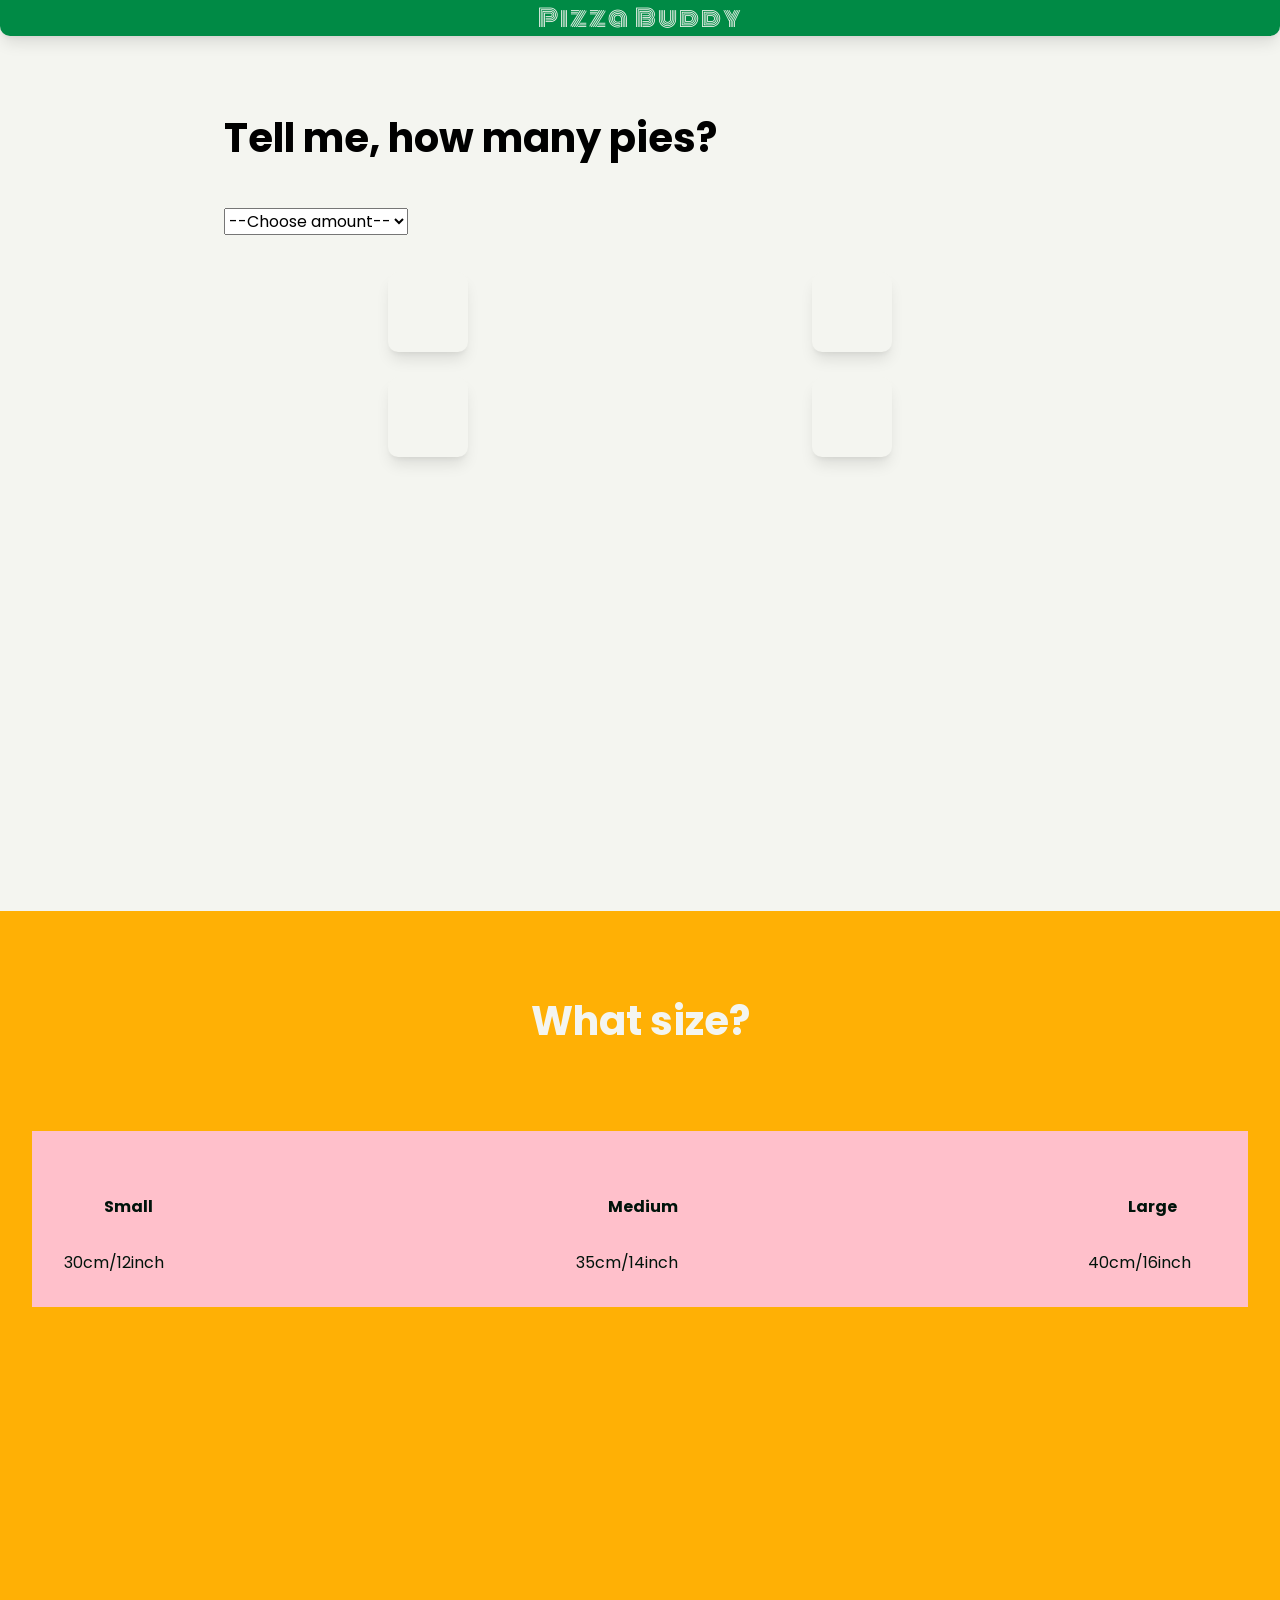
==== index.html @ 03480a86 "Add files via upload" ====
<!DOCTYPE html>
<html lang="en">
<head>
    <meta charset="UTF-8">
    <meta http-equiv="X-UA-Compatible" content="IE=edge">
    <meta name="viewport" content="width=device-width, initial-scale=1.0">
    <link rel="preconnect" href="https://fonts.googleapis.com">
    <link rel="preconnect" href="https://fonts.gstatic.com" crossorigin>
    <link href="https://fonts.googleapis.com/css2?family=Monoton&family=Poppins:wght@400;700&display=swap" rel="stylesheet">
    <link rel="stylesheet" href="style.css">
    <title>Pizza Buddy</title>
</head>
<body>
    <header>
        <section class="section__hero">
            <h1 class="header__title-logo">Pizza Buddy</h1>
            <div class="hero-wrapper">
                <p class="hero--question">Tell me, how many pies?</p>
                <label for="pizza-select"></label>
                <select name="pets" id="pizza-select" class="pizza-select">
                    <option value="">--Choose amount--</option>
                    <option value="1">1</option>
                    <option value="2">2</option>
                    <option value="3">3</option>
                    <option value="4">4</option>
                </select>
                <div class="pie-amount">
                    <button class="hero__btn--whole-pie"></button>
                    <button class="hero__btn--whole-pie"></button>
                    <button class="hero__btn--whole-pie"></button>
                    <button class="hero__btn--whole-pie"></button>
                </div>
            </div>
        </section>
    </header>
    
    <div class="flag"></div>
    
        <section class="section__what-size">
            <p class="what-size--question">What size?</p>
            <div class="size-cards">
                <div class="size-card">
                    <div class="btn-size">Small</div>
                    <p>30cm/12inch</p>
                </div>
                <div class="size-card">
                    <div class="btn-size">Medium</div>
                    <p>35cm/14inch</p>
                </div>
                <div class="size-card">
                    <div class="btn-size">Large</div>
                    <p>40cm/16inch</p>
                </div>
            </div>

        </section>
        <section class="section__hydration"></section>
        <section class="section__total"></section>

    
</body>
</html>
---- style.css ----
/* Box sizing rules */
*,
*::before,
*::after {
  box-sizing: border-box;
}

/* Remove default margin */
body,
h1,
h2,
h3,
h4,
p,
figure,
blockquote,
dl,
dd {
  margin: 0;
}

/* Remove list styles on ul, ol elements with a list role, which suggests default styling will be removed */
ul[role='list'],
ol[role='list'] {
  list-style: none;
}

/* Set core root defaults */
html:focus-within {
  scroll-behavior: smooth;
}

/* Set core body defaults */
body {
  min-height: 100vh;
  text-rendering: optimizeSpeed;
  line-height: 1.5;
}

/* A elements that don't have a class get default styles */
a:not([class]) {
  text-decoration-skip-ink: auto;
}

/* Make images easier to work with */
img,
picture {
  max-width: 100%;
  display: block;
}

/* Inherit fonts for inputs and buttons */
input,
button,
textarea,
select {
  font: inherit;
}

/* Remove all animations, transitions and smooth scroll for people that prefer not to see them */
@media (prefers-reduced-motion: reduce) {
  html:focus-within {
   scroll-behavior: auto;
  }
  
  *,
  *::before,
  *::after {
    animation-duration: 0.01ms !important;
    animation-iteration-count: 1 !important;
    transition-duration: 0.01ms !important;
    scroll-behavior: auto !important;
  }
}


:root {
    --light: hsla(72, 20%, 95%, 1);
    --yellow: hsla(41, 100%, 51%, 1);
    --green: hsla(150, 100%, 27%, 1);
    --red: hsla(357, 72%, 47%, 1);
    --dark: hsla(154, 89%, 4%, 1);
}

/*  MAIN SITE CSS*/

body {
    background-color: var(--light);
    font-family: 'Poppins', sans-serif
}

header h1 {
    margin: 0 auto;
    background-color: var(--green);
    font-family: 'Monoton', cursive;
    text-align: center;
    color: var(--light);
    font-size: 1.5rem;
    font-weight: 400;
    letter-spacing: 2px;
    border-radius: 0 0 10px 10px;
    box-shadow: rgba(0, 0, 0, 0.1) 0px 10px 15px -3px, rgba(0, 0, 0, 0.05) 0px 4px 4px -2px;
}

section {
    margin: 0 auto;
    min-height: 100vh;
    background-color: var(--red);
}
section.section__hero {
    min-height: 95vh;
    background: 
    url("./images/pattern_triangles-18_1_9_0-0_95_2__f4f5f0_ffb005.png");
    object-fit: cover;
    background-color: var(--light);

}

section .hero-wrapper {
    margin: 0 auto;
    padding: 2em;
    max-width: 70%;
    
}

section .hero-wrapper .hero--question {
    margin-block: 1em;
    font-size: 2.5rem;
    font-weight: 700;
}


section .hero--question select {
    margin-bottom: 2em;
    padding: .5em 1em;
}

section .hero-wrapper .pie-amount {
    margin: 2em auto;
    display: grid;
    grid-template-columns: repeat(2, 1fr);
    gap: 1rem;
    place-items: center;
}

section .hero-wrapper button {
    margin: 0;
    background: url("./images/whole-pizza.svg") center;
    background-color: var(--light);
    background-size: 75%;
    background-repeat: no-repeat;
    border-radius: 10px;
    border: none;
    margin: .3em;
    width: 5rem;
    height: 5rem;
    box-shadow: rgba(0, 0, 0, 0.1) 0px 10px 15px -3px, rgba(0, 0, 0, 0.05) 0px 4px 4px -2px;
    cursor: pointer;
}

section .hero-wrapper button:hover,
section .hero-wrapper button:focus {
    background-color: var(--red);
    color: var(--light);
}

.flag {
    display: block;
    margin: 0;
    padding: 0;
    background-image: url("./images/flag.svg");
    background-repeat: no-repeat;
    background-size: cover;
    height: 3.5rem;
}

section.section__what-size {
    margin: 0 auto;
    background-color: var(--yellow);
    color: var(--light);
}

section .what-size--question {
    font-size: 2.5rem;
    font-weight: 700;
    text-align: center;
    padding: 2em;
}

section.section__what-size .size-cards {
    background-color: pink;
    margin-inline: 2em ;
    display: flex;
    flex-wrap: wrap;
    align-items: center;
    justify-content: space-between;
    color: var(--dark);
}

section.section__what-size .size-card {
    display: flex;
    flex-direction: column;
    padding: 2em;
}

section .size-card .btn-size {
    background-image: url("./images/flag.svg");
    background-position: center;
    background-size: cover;
    border-radius: 10px;
    width: 8rem;
    padding: 2em;
    text-align: center;
    font-weight: 700;

}
section .size-card .btn-size:hover {
    transform: scale(1.2);
}

section .size-card .btn-size p {
    text-align: left;
}
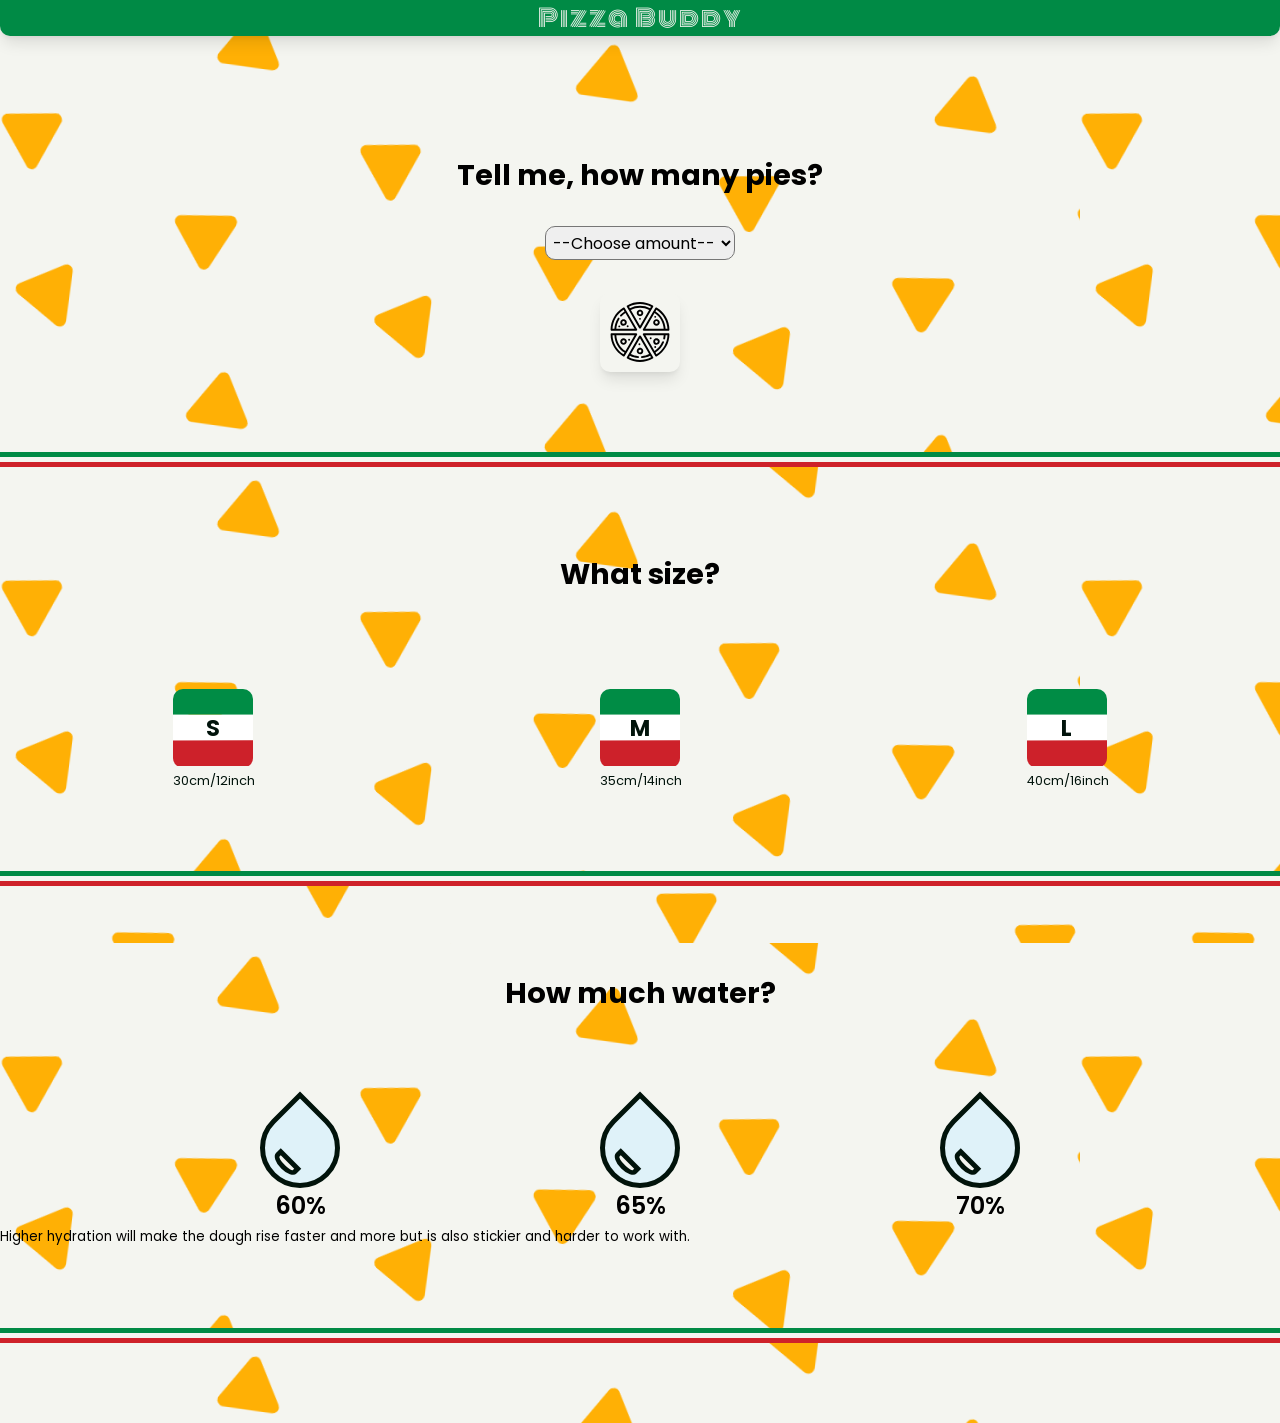
==== commit 660ae5ac: "Add files via upload added new styling and hydration section" ====
--- a/index.html
+++ b/index.html
@@ -15,7 +15,7 @@
         <section class="section__hero">
             <h1 class="header__title-logo">Pizza Buddy</h1>
             <div class="hero-wrapper">
-                <p class="hero--question">Tell me, how many pies?</p>
+                <p class="question">Tell me, how many pies?</p>
                 <label for="pizza-select"></label>
                 <select name="pets" id="pizza-select" class="pizza-select">
                     <option value="">--Choose amount--</option>
@@ -24,37 +24,72 @@
                     <option value="3">3</option>
                     <option value="4">4</option>
                 </select>
-                <div class="pie-amount">
-                    <button class="hero__btn--whole-pie"></button>
-                    <button class="hero__btn--whole-pie"></button>
-                    <button class="hero__btn--whole-pie"></button>
-                    <button class="hero__btn--whole-pie"></button>
-                </div>
             </div>
+            <div class="pie-amount"></div>
         </section>
     </header>
     
-    <div class="flag"></div>
+    <div class="flag">
+        <div class="green"></div>
+        <div class="white"></div>
+        <div class="red"></div>
+    </div>
     
         <section class="section__what-size">
-            <p class="what-size--question">What size?</p>
+            <p class="question">What size?</p>
             <div class="size-cards">
                 <div class="size-card">
-                    <div class="btn-size">Small</div>
+                    <div class="btn-size">S</div>
                     <p>30cm/12inch</p>
                 </div>
                 <div class="size-card">
-                    <div class="btn-size">Medium</div>
+                    <div class="btn-size">M</div>
                     <p>35cm/14inch</p>
                 </div>
                 <div class="size-card">
-                    <div class="btn-size">Large</div>
+                    <div class="btn-size">L</div>
                     <p>40cm/16inch</p>
                 </div>
             </div>
 
         </section>
-        <section class="section__hydration"></section>
+    <div class="flag">
+        <div class="green"></div>
+        <div class="white"></div>
+        <div class="red"></div>
+    </div>
+        <section class="section__hydration">
+            <div class="section__hydration--wrapper">
+                <p class="question">
+                    How much water?
+                </p>
+                
+                <div class="water-icons">
+                    <div class="water-icon">
+                        <div class="water-drop"></div>
+                        <p class="water-percentage">60%</p>
+                    </div>
+                    <div class="water-icon">
+                        <div class="water-drop"></div>
+                        <p class="water-percentage">65%</p>
+                    </div>
+                    <div class="water-icon">
+                        <div class="water-drop"></div>
+                        <p class="water-percentage">70%</p>
+                    </div>
+                </div>
+            </div>
+
+            <small>Higher hydration will make the dough rise faster
+                and more but is also stickier and harder to work with.</small>
+        </section>
+        
+    <div class="flag">
+        <div class="green"></div>
+        <div class="white"></div>
+        <div class="red"></div>
+    </div>
+
         <section class="section__total"></section>
 
     
--- a/style.css
+++ b/style.css
@@ -85,9 +85,22 @@
 /*  MAIN SITE CSS*/
 
 body {
+  background: 
+    url("./images/pattern_triangles-18_1_9_0-0_95_2__f4f5f0_ffb005.png");
     background-color: var(--light);
     font-family: 'Poppins', sans-serif
-}
+    
+}
+
+section .question {
+  font-size: 1.8rem;
+  font-weight: 700;
+  text-align: center;
+  margin-top: 2em;
+  padding: 1em;
+}
+
+/* NAV LOOKING BAR TOP OF PAGE */
 
 header h1 {
     margin: 0 auto;
@@ -104,112 +117,108 @@
 
 section {
     margin: 0 auto;
-    min-height: 100vh;
-    background-color: var(--red);
-}
+    padding-bottom: 5rem;
+    background: 
+    url("./images/pattern_triangles-18_1_9_0-0_95_2__f4f5f0_ffb005.png");
+    background-color: var(--light);
+}
+
+/* HERO - AMOUNT SECTION */
 section.section__hero {
-    min-height: 95vh;
+    
     background: 
     url("./images/pattern_triangles-18_1_9_0-0_95_2__f4f5f0_ffb005.png");
     object-fit: cover;
-    background-color: var(--light);
-
+    /* background-color: var(--light) */
 }
 
 section .hero-wrapper {
-    margin: 0 auto;
-    padding: 2em;
-    max-width: 70%;
-    
-}
-
-section .hero-wrapper .hero--question {
-    margin-block: 1em;
-    font-size: 2.5rem;
-    font-weight: 700;
-}
-
-
-section .hero--question select {
-    margin-bottom: 2em;
-    padding: .5em 1em;
-}
-
-section .hero-wrapper .pie-amount {
-    margin: 2em auto;
-    display: grid;
-    grid-template-columns: repeat(2, 1fr);
-    gap: 1rem;
-    place-items: center;
-}
-
-section .hero-wrapper button {
-    margin: 0;
+    display: flex;
+    flex-direction: column;
+    margin: 0 auto;
+    padding: 2em;    
+    align-content: center;
+    justify-content: center;
+}
+
+section .hero-wrapper .pizza-select {
+  border-radius: 10px;
+  align-self: center;
+  height: min-content;
+  width: min-content;
+  padding: .2em;
+}
+
+section.section__hero .pie-amount {
+    margin: 0 auto;
     background: url("./images/whole-pizza.svg") center;
     background-color: var(--light);
     background-size: 75%;
     background-repeat: no-repeat;
     border-radius: 10px;
     border: none;
-    margin: .3em;
     width: 5rem;
     height: 5rem;
     box-shadow: rgba(0, 0, 0, 0.1) 0px 10px 15px -3px, rgba(0, 0, 0, 0.05) 0px 4px 4px -2px;
-    cursor: pointer;
-}
-
-section .hero-wrapper button:hover,
-section .hero-wrapper button:focus {
-    background-color: var(--red);
-    color: var(--light);
-}
-
-.flag {
-    display: block;
+  }
+
+/* FLAG DIV */
+
+div.flag {
+    display: flex;
+    flex-direction: column;
     margin: 0;
     padding: 0;
-    background-image: url("./images/flag.svg");
-    background-repeat: no-repeat;
-    background-size: cover;
-    height: 3.5rem;
-}
+}
+
+div.flag .green {
+  height: 5px;
+  background-color: var(--green);
+}
+div.flag .white {
+  height: 5px;
+  background-color: var(--light);
+}
+div.flag .red {
+  height: 5px;
+  background-color: var(--red);
+}
+
+
+/* WHAT SIZE SECTION */
 
 section.section__what-size {
-    margin: 0 auto;
-    background-color: var(--yellow);
-    color: var(--light);
-}
-
-section .what-size--question {
-    font-size: 2.5rem;
-    font-weight: 700;
-    text-align: center;
-    padding: 2em;
-}
+    display: flex;
+    flex-direction: column;
+    align-content: space-between;
+    margin: 0 auto
+}
+
+
 
 section.section__what-size .size-cards {
-    background-color: pink;
-    margin-inline: 2em ;
-    display: flex;
-    flex-wrap: wrap;
+    display: flex;
     align-items: center;
-    justify-content: space-between;
+    justify-content: space-around;
     color: var(--dark);
 }
 
 section.section__what-size .size-card {
     display: flex;
-    flex-direction: column;
-    padding: 2em;
+    margin-top: 4rem;
+    flex-direction: column;
+    align-content: center;
+    max-width: 5rem;
 }
 
 section .size-card .btn-size {
+    
+    padding: 1em .5em;
     background-image: url("./images/flag.svg");
     background-position: center;
     background-size: cover;
     border-radius: 10px;
-    width: 8rem;
-    padding: 2em;
+    font-size: 1.4rem;
     text-align: center;
     font-weight: 700;
 
@@ -220,4 +229,68 @@
 
 section .size-card .btn-size p {
     text-align: left;
+}
+
+section.section__what-size .size-card  p { 
+  margin-top: .3em;
+  font-size: .8rem;
+}
+
+/* HYDRATION SECTION */
+
+div.section__hydration .question {
+  padding-bottom: 0;
+}
+
+div.water-icon {
+  display: flex;
+  flex-direction: column;
+  align-items: center;
+  justify-content: center;
+}
+
+div.water-icons{
+  display: flex;
+  /* height: min-content; */
+  justify-content: space-evenly;
+}
+
+div.water-drop {
+  position: relative;
+  margin-top: 4rem;
+  width: 80px;
+  height: 80px;
+  background-color: rgba(210, 241, 255, 0.6);
+  border-radius: 50%;
+  border-top-right-radius: 0;
+  transform: rotate(-45deg);
+  border: 5px solid var(--dark);
+  transition: background-color .3s ease-in-out;
+}
+
+div.water-drop::after {
+  position: absolute;
+  content: "";
+  border-radius: 50% 50% 0 0;
+  margin-left: ;
+  margin-top: 1.8rem;
+  width: 1.8rem;
+  height: .9rem;
+  border: solid 5px var(--dark);
+  background-color: var(--light);
+  transform: rotate(-90deg);
+}
+
+div.water-icons .water-percentage {
+  font-size: 1.5rem;
+  font-weight: 600;
+}
+
+div.water-icons .water-drop:hover,
+div.water-icons .water-drop:focus {
+  background-color:rgb(159, 224, 255); ;
+}
+
+section.section__hydration small {
+ width: 200px;
 }
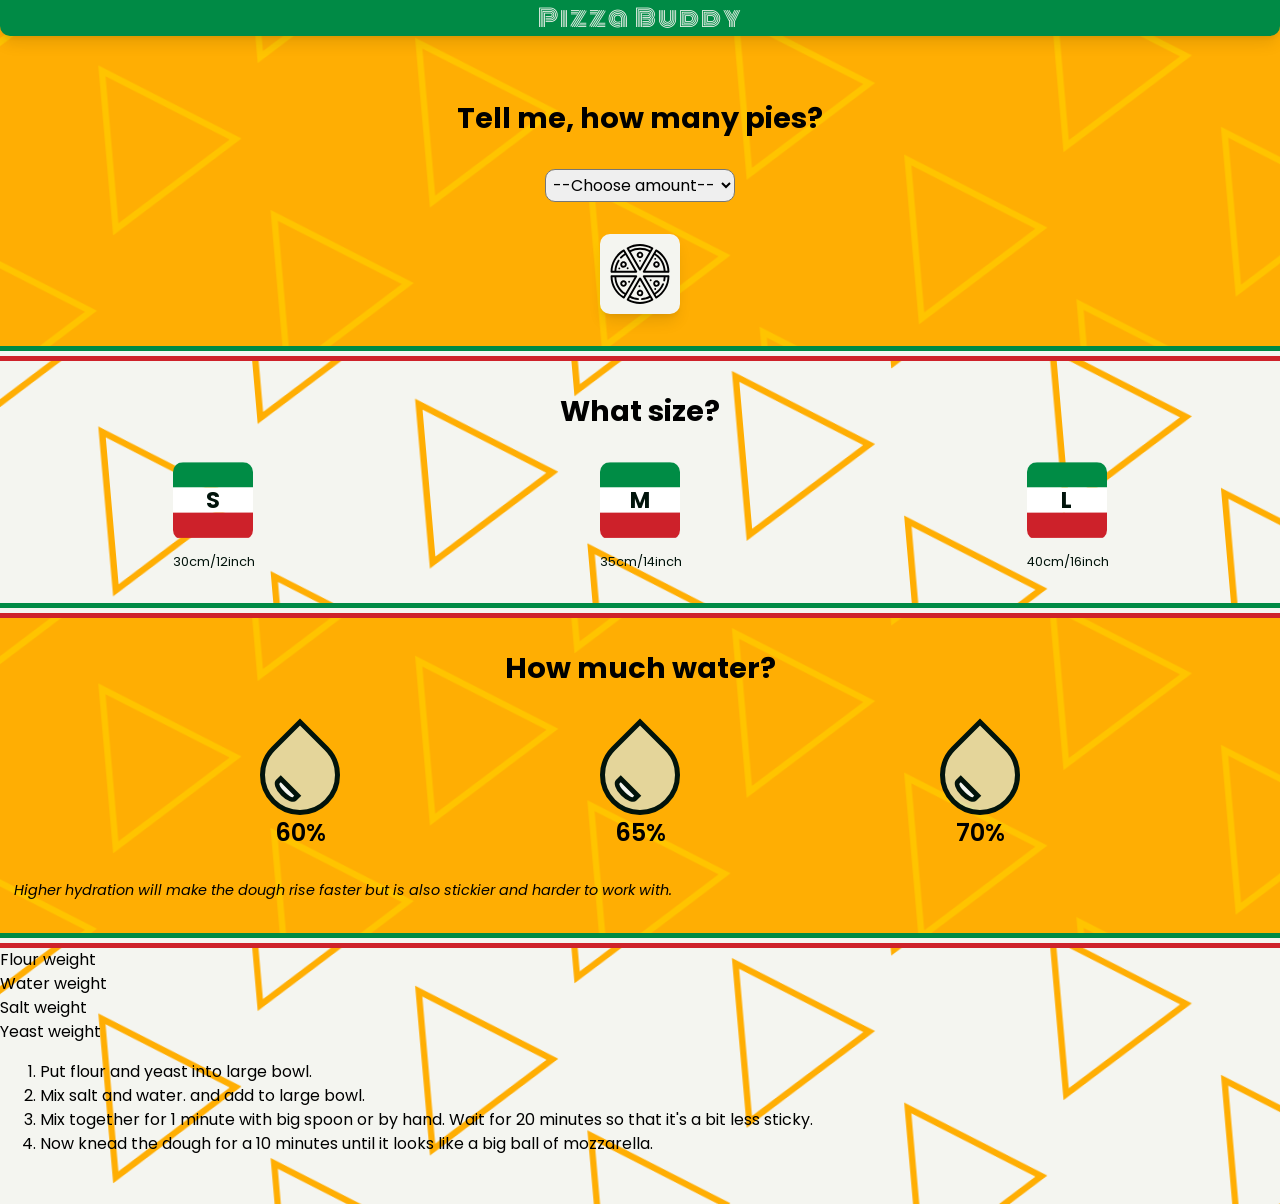
==== commit 47f33fb5: "changed background and animations on waterdrops." ====
--- a/index.html
+++ b/index.html
@@ -80,8 +80,8 @@
                 </div>
             </div>
 
-            <small>Higher hydration will make the dough rise faster
-                and more but is also stickier and harder to work with.</small>
+            <p class="hydration-info">Higher hydration will make the dough rise faster
+                but is also stickier and harder to work with.</p>
         </section>
         
     <div class="flag">
@@ -90,7 +90,21 @@
         <div class="red"></div>
     </div>
 
-        <section class="section__total"></section>
+        <section class="section__total">
+            <div class="recipe-total" id="recipe">
+                <p id="flour" class="flour">Flour weight</p>
+                <p id="water" class="water">Water weight</p>
+                <p id="salt" class="salt">Salt weight</p>
+                <p id="yeast" class="yeast">Yeast weight</p>
+            </div>
+            <ol class="dough-steps">
+                <li>Put <span>flour</span> and <span>yeast</span> into large bowl.</li>
+                <li>Mix <span>salt</span> and <span>water</span>. and add to large bowl.</li>
+                <li>Mix together for 1 minute with big spoon or by hand. Wait for 20 minutes so that it's a bit less sticky.</li>
+                <li>Now knead the dough for a 10 minutes until it looks like a big ball of mozzarella.</li>
+            </ol>
+
+        </section>
 
     
 </body>
--- a/style.css
+++ b/style.css
@@ -75,8 +75,8 @@
 
 
 :root {
-    --light: hsla(72, 20%, 95%, 1);
-    --yellow: hsla(41, 100%, 51%, 1);
+    --light: #f4f5f0;
+    --yellow: hsl(41, 100%, 51%);
     --green: hsla(150, 100%, 27%, 1);
     --red: hsla(357, 72%, 47%, 1);
     --dark: hsla(154, 89%, 4%, 1);
@@ -85,18 +85,18 @@
 /*  MAIN SITE CSS*/
 
 body {
-  background: 
-    url("./images/pattern_triangles-18_1_9_0-0_95_2__f4f5f0_ffb005.png");
-    background-color: var(--light);
-    font-family: 'Poppins', sans-serif
-    
+  background-color: #FFAE03;
+  background-image: url("data:image/svg+xml,%3Csvg xmlns='http://www.w3.org/2000/svg' xmlns:xlink='http://www.w3.org/1999/xlink' width='100%25' height='100%25'%3E%3Cdefs%3E%3Cpattern id='p' width='100' height='100' patternUnits='userSpaceOnUse' patternTransform='rotate(85) scale(3.18)'%3E%3Cpath id='a' data-color='fill' fill='none' stroke='%23FFC400' stroke-width='2' d='M-25 20h50L0-20z'%3E%3C/path%3E%3Cuse xlink:href='%23a' x='100'%3E%3C/use%3E%3Cuse xlink:href='%23a' y='100'%3E%3C/use%3E%3Cuse xlink:href='%23a' x='100' y='100'%3E%3C/use%3E%3Cuse xlink:href='%23a' x='50' y='50'%3E%3C/use%3E%3Cuse xlink:href='%23a' x='50' y='150'%3E%3C/use%3E%3C/pattern%3E%3C/defs%3E%3Crect fill='url(%23p)' width='100%25' height='100%25'%3E%3C/rect%3E%3C/svg%3E");
+  background-size: cover;
+  background-position: center;
+  background-repeat: no-repeat;
+  font-family: 'Poppins', sans-serif
 }
 
 section .question {
   font-size: 1.8rem;
   font-weight: 700;
   text-align: center;
-  margin-top: 2em;
   padding: 1em;
 }
 
@@ -117,19 +117,23 @@
 
 section {
     margin: 0 auto;
-    padding-bottom: 5rem;
-    background: 
-    url("./images/pattern_triangles-18_1_9_0-0_95_2__f4f5f0_ffb005.png");
+    padding-bottom: 2rem;
+    background-color: #F4F5F0;
+    background-image: url("data:image/svg+xml,%3Csvg xmlns='http://www.w3.org/2000/svg' xmlns:xlink='http://www.w3.org/1999/xlink' width='100%25' height='100%25'%3E%3Cdefs%3E%3Cpattern id='p' width='100' height='100' patternUnits='userSpaceOnUse' patternTransform='rotate(85) scale(3.18)'%3E%3Cpath id='a' data-color='fill' fill='none' stroke='%23FFAE03' stroke-width='2' d='M-25 20h50L0-20z'%3E%3C/path%3E%3Cuse xlink:href='%23a' x='100'%3E%3C/use%3E%3Cuse xlink:href='%23a' y='100'%3E%3C/use%3E%3Cuse xlink:href='%23a' x='100' y='100'%3E%3C/use%3E%3Cuse xlink:href='%23a' x='50' y='50'%3E%3C/use%3E%3Cuse xlink:href='%23a' x='50' y='150'%3E%3C/use%3E%3C/pattern%3E%3C/defs%3E%3Crect fill='url(%23p)' width='100%25' height='100%25'%3E%3C/rect%3E%3C/svg%3E");
+    background-size: cover;
+    background-position: center;
+    background-repeat: no-repeat;
     background-color: var(--light);
 }
 
 /* HERO - AMOUNT SECTION */
-section.section__hero {
-    
-    background: 
-    url("./images/pattern_triangles-18_1_9_0-0_95_2__f4f5f0_ffb005.png");
-    object-fit: cover;
-    /* background-color: var(--light) */
+section.section__hero { 
+  background-color: #FFAE03;
+  background-image: url("data:image/svg+xml,%3Csvg xmlns='http://www.w3.org/2000/svg' xmlns:xlink='http://www.w3.org/1999/xlink' width='100%25' height='100%25'%3E%3Cdefs%3E%3Cpattern id='p' width='100' height='100' patternUnits='userSpaceOnUse' patternTransform='rotate(85) scale(3.18)'%3E%3Cpath id='a' data-color='fill' fill='none' stroke='%23FFC400' stroke-width='2' d='M-25 20h50L0-20z'%3E%3C/path%3E%3Cuse xlink:href='%23a' x='100'%3E%3C/use%3E%3Cuse xlink:href='%23a' y='100'%3E%3C/use%3E%3Cuse xlink:href='%23a' x='100' y='100'%3E%3C/use%3E%3Cuse xlink:href='%23a' x='50' y='50'%3E%3C/use%3E%3Cuse xlink:href='%23a' x='50' y='150'%3E%3C/use%3E%3C/pattern%3E%3C/defs%3E%3Crect fill='url(%23p)' width='100%25' height='100%25'%3E%3C/rect%3E%3C/svg%3E");
+  background-size: cover;
+  background-position: center;
+  background-repeat: no-repeat;
+  object-fit: contain;
 }
 
 section .hero-wrapper {
@@ -205,7 +209,6 @@
 
 section.section__what-size .size-card {
     display: flex;
-    margin-top: 4rem;
     flex-direction: column;
     align-content: center;
     max-width: 5rem;
@@ -221,14 +224,21 @@
     font-size: 1.4rem;
     text-align: center;
     font-weight: 700;
-
-}
-section .size-card .btn-size:hover {
+    transition: all .3s ease-in-out;
+
+}
+section .size-card .btn-size:hover,
+section .size-card .btn-size:focus {
     transform: scale(1.2);
 }
 
-section .size-card .btn-size p {
-    text-align: left;
+div.size-card p {
+  padding-top: .6em;  
+}
+
+div.size-card:hover, 
+div.size-card:focus {
+  font-weight: 700;  
 }
 
 section.section__what-size .size-card  p { 
@@ -237,6 +247,14 @@
 }
 
 /* HYDRATION SECTION */
+section.section__hydration {
+  background-color: #FFAE03;
+  background-image: url("data:image/svg+xml,%3Csvg xmlns='http://www.w3.org/2000/svg' xmlns:xlink='http://www.w3.org/1999/xlink' width='100%25' height='100%25'%3E%3Cdefs%3E%3Cpattern id='p' width='100' height='100' patternUnits='userSpaceOnUse' patternTransform='rotate(85) scale(3.18)'%3E%3Cpath id='a' data-color='fill' fill='none' stroke='%23FFC400' stroke-width='2' d='M-25 20h50L0-20z'%3E%3C/path%3E%3Cuse xlink:href='%23a' x='100'%3E%3C/use%3E%3Cuse xlink:href='%23a' y='100'%3E%3C/use%3E%3Cuse xlink:href='%23a' x='100' y='100'%3E%3C/use%3E%3Cuse xlink:href='%23a' x='50' y='50'%3E%3C/use%3E%3Cuse xlink:href='%23a' x='50' y='150'%3E%3C/use%3E%3C/pattern%3E%3C/defs%3E%3Crect fill='url(%23p)' width='100%25' height='100%25'%3E%3C/rect%3E%3C/svg%3E");
+  background-size: cover;
+  background-position: center;
+  background-repeat: no-repeat;
+  height: min-content;
+}
 
 div.section__hydration .question {
   padding-bottom: 0;
@@ -251,13 +269,12 @@
 
 div.water-icons{
   display: flex;
-  /* height: min-content; */
   justify-content: space-evenly;
 }
 
 div.water-drop {
   position: relative;
-  margin-top: 4rem;
+  margin-top: 1rem;
   width: 80px;
   height: 80px;
   background-color: rgba(210, 241, 255, 0.6);
@@ -291,6 +308,13 @@
   background-color:rgb(159, 224, 255); ;
 }
 
-section.section__hydration small {
- width: 200px;
-}+section.section__hydration .hydration-info{
+  font-style: italic;
+  margin-top: 1.8rem;
+  margin-bottom: 0;
+  padding-left: 1em;
+  width: 60%;
+  font-size: 0.9em; 
+}
+
+/* TOTAL RECIPE SECTION*/
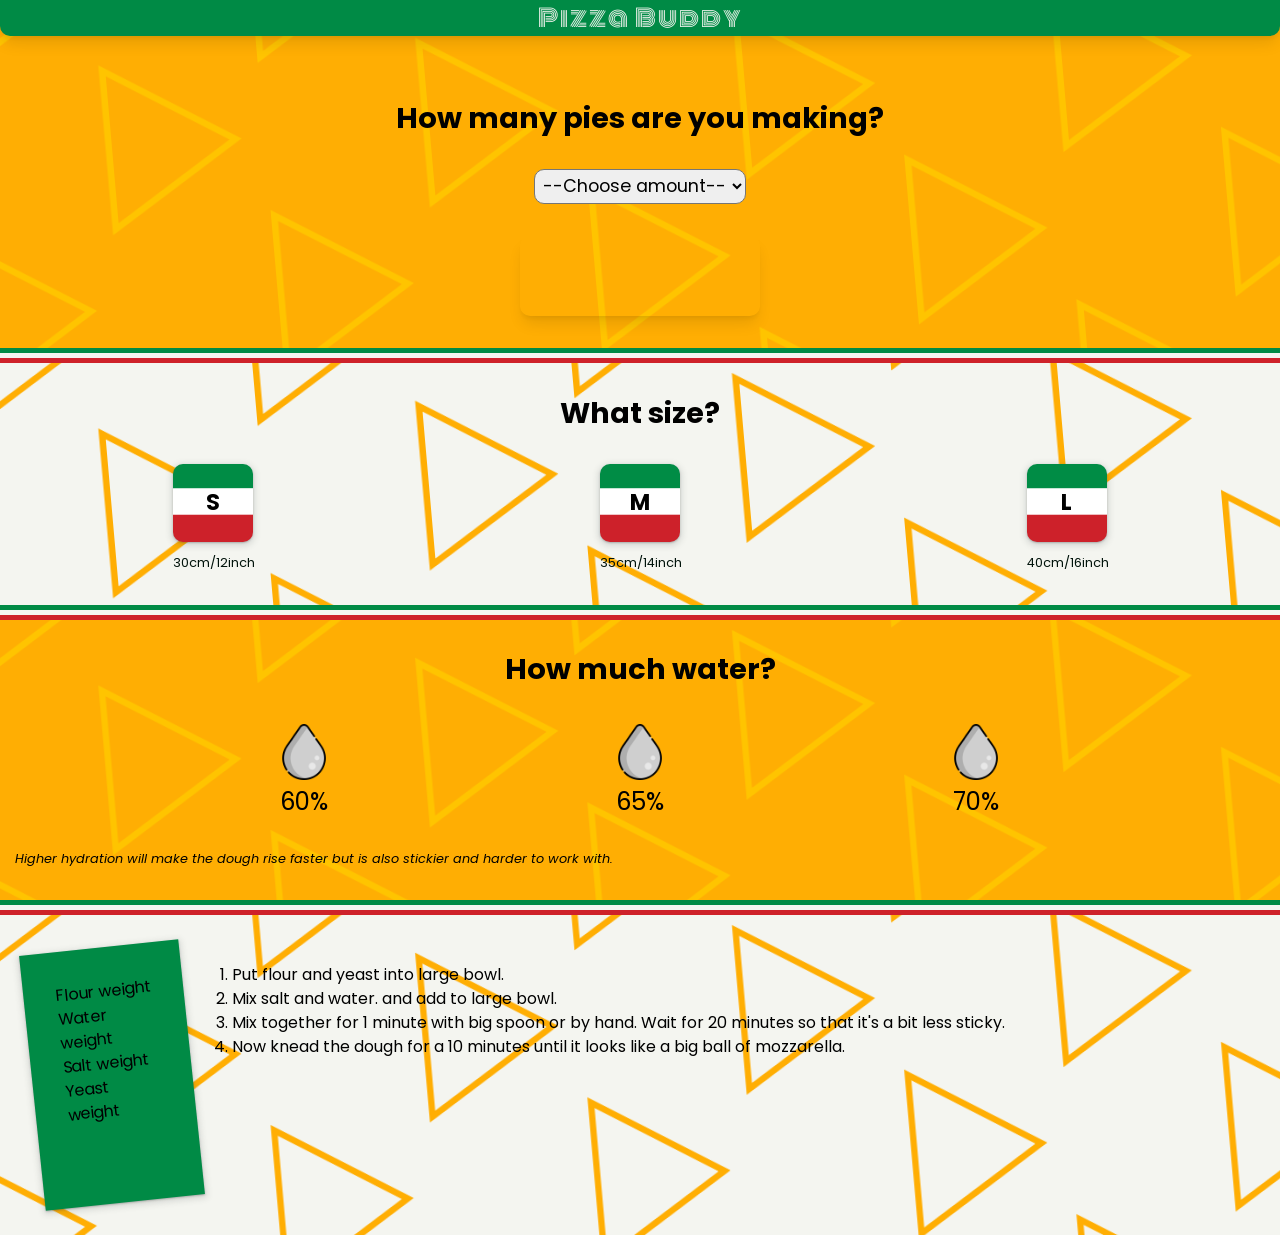
==== commit 15cc39c3: "changed buttons and svg icons small javascript file added for rendering pizza icons and console logg" ====
--- a/index.html
+++ b/index.html
@@ -15,7 +15,7 @@
         <section class="section__hero">
             <h1 class="header__title-logo">Pizza Buddy</h1>
             <div class="hero-wrapper">
-                <p class="question">Tell me, how many pies?</p>
+                <p class="question">How many pies are you making?</p>
                 <label for="pizza-select"></label>
                 <select name="pets" id="pizza-select" class="pizza-select">
                     <option value="">--Choose amount--</option>
@@ -25,7 +25,7 @@
                     <option value="4">4</option>
                 </select>
             </div>
-            <div class="pie-amount"></div>
+            <div id="pie-count-display" class="pie-amount"></div>
         </section>
     </header>
     
@@ -38,16 +38,24 @@
         <section class="section__what-size">
             <p class="question">What size?</p>
             <div class="size-cards">
-                <div class="size-card">
-                    <div class="btn-size">S</div>
+                <div  class="size-card" >
+                    <button class="btn-size" 
+                            id="pizza-s">S
+                    </button>
                     <p>30cm/12inch</p>
                 </div>
-                <div class="size-card">
-                    <div class="btn-size">M</div>
+                <div class="size-card" >
+                    <button class="btn-size"
+                            id="pizza-m">
+                            M
+                    </button>
                     <p>35cm/14inch</p>
                 </div>
-                <div class="size-card">
-                    <div class="btn-size">L</div>
+                <div class="size-card" >
+                    <button class="btn-size" 
+                            id="pizza-l">
+                            L
+                    </button >
                     <p>40cm/16inch</p>
                 </div>
             </div>
@@ -66,15 +74,15 @@
                 
                 <div class="water-icons">
                     <div class="water-icon">
-                        <div class="water-drop"></div>
+                        <button class="water-drop"></button>
                         <p class="water-percentage">60%</p>
                     </div>
                     <div class="water-icon">
-                        <div class="water-drop"></div>
+                        <button class="water-drop"></button>
                         <p class="water-percentage">65%</p>
                     </div>
                     <div class="water-icon">
-                        <div class="water-drop"></div>
+                        <button class="water-drop"></button>
                         <p class="water-percentage">70%</p>
                     </div>
                 </div>
@@ -108,4 +116,5 @@
 
     
 </body>
+<script type="text/javascript" src="./index.js"></script>
 </html>
--- a/style.css
+++ b/style.css
@@ -147,6 +147,8 @@
 
 section .hero-wrapper .pizza-select {
   border-radius: 10px;
+  text-align: center;
+  font-size: 1.1rem;
   align-self: center;
   height: min-content;
   width: min-content;
@@ -155,14 +157,13 @@
 
 section.section__hero .pie-amount {
     margin: 0 auto;
-    background: url("./images/whole-pizza.svg") center;
-    background-color: var(--light);
-    background-size: 75%;
-    background-repeat: no-repeat;
+    padding: 0;
     border-radius: 10px;
     border: none;
-    width: 5rem;
+    width: 5em;
     height: 5rem;
+    text-align: center;
+    font-size: 3em;
     box-shadow: rgba(0, 0, 0, 0.1) 0px 10px 15px -3px, rgba(0, 0, 0, 0.05) 0px 4px 4px -2px;
   }
 
@@ -215,15 +216,15 @@
 }
 
 section .size-card .btn-size {
-    
     padding: 1em .5em;
     background-image: url("./images/flag.svg");
-    background-position: center;
     background-size: cover;
     border-radius: 10px;
+    border: none;
     font-size: 1.4rem;
     text-align: center;
     font-weight: 700;
+    box-shadow: rgba(60, 64, 67, 0.3) 0px 1px 2px 0px, rgba(60, 64, 67, 0.15) 0px 2px 6px 2px; 
     transition: all .3s ease-in-out;
 
 }
@@ -254,6 +255,7 @@
   background-position: center;
   background-repeat: no-repeat;
   height: min-content;
+  
 }
 
 div.section__hydration .question {
@@ -270,51 +272,53 @@
 div.water-icons{
   display: flex;
   justify-content: space-evenly;
-}
-
-div.water-drop {
-  position: relative;
-  margin-top: 1rem;
-  width: 80px;
-  height: 80px;
-  background-color: rgba(210, 241, 255, 0.6);
-  border-radius: 50%;
-  border-top-right-radius: 0;
-  transform: rotate(-45deg);
-  border: 5px solid var(--dark);
-  transition: background-color .3s ease-in-out;
-}
-
-div.water-drop::after {
-  position: absolute;
-  content: "";
-  border-radius: 50% 50% 0 0;
-  margin-left: ;
-  margin-top: 1.8rem;
-  width: 1.8rem;
-  height: .9rem;
-  border: solid 5px var(--dark);
-  background-color: var(--light);
-  transform: rotate(-90deg);
-}
-
-div.water-icons .water-percentage {
   font-size: 1.5rem;
-  font-weight: 600;
-}
-
-div.water-icons .water-drop:hover,
-div.water-icons .water-drop:focus {
-  background-color:rgb(159, 224, 255); ;
+  text-align: center;
+}
+
+div.water-icon button {
+  background: transparent url("./images/water-drop.png")
+  no-repeat center;
+  background-size: 3.5rem;
+  height: 4rem;
+  width: 4rem;
+  border: none;
+  filter: grayscale(100%);
+  
+  transition: filter .4s cubic-bezier(0.95, 0.05, 0.795, 0.035);
+}
+
+div.water-icon button:hover,
+div.water-icon button:focus {
+  filter: grayscale(0);
 }
 
 section.section__hydration .hydration-info{
   font-style: italic;
   margin-top: 1.8rem;
   margin-bottom: 0;
-  padding-left: 1em;
-  width: 60%;
-  font-size: 0.9em; 
-}
-
-/* TOTAL RECIPE SECTION*/+  padding-left: 1.2em;
+  width: 75%;
+  font-size: 0.8em; 
+}
+
+/* TOTAL RECIPE SECTION*/
+
+section.section__total {
+  display: flex;
+  padding: 2rem;
+}
+
+.section__total .recipe-total {
+  background-color: var(--green);
+  height: 16rem;
+  width: 10rem;
+  padding: 2rem;
+  transform: rotate(-6deg);
+  box-shadow: rgba(60, 64, 67, 0.3) 0px 1px 2px 0px, rgba(60, 64, 67, 0.15) 0px 2px 6px 2px; 
+}
+
+.section__total .recipe-total p {
+  /* transform: rotate(6deg); */
+ 
+}
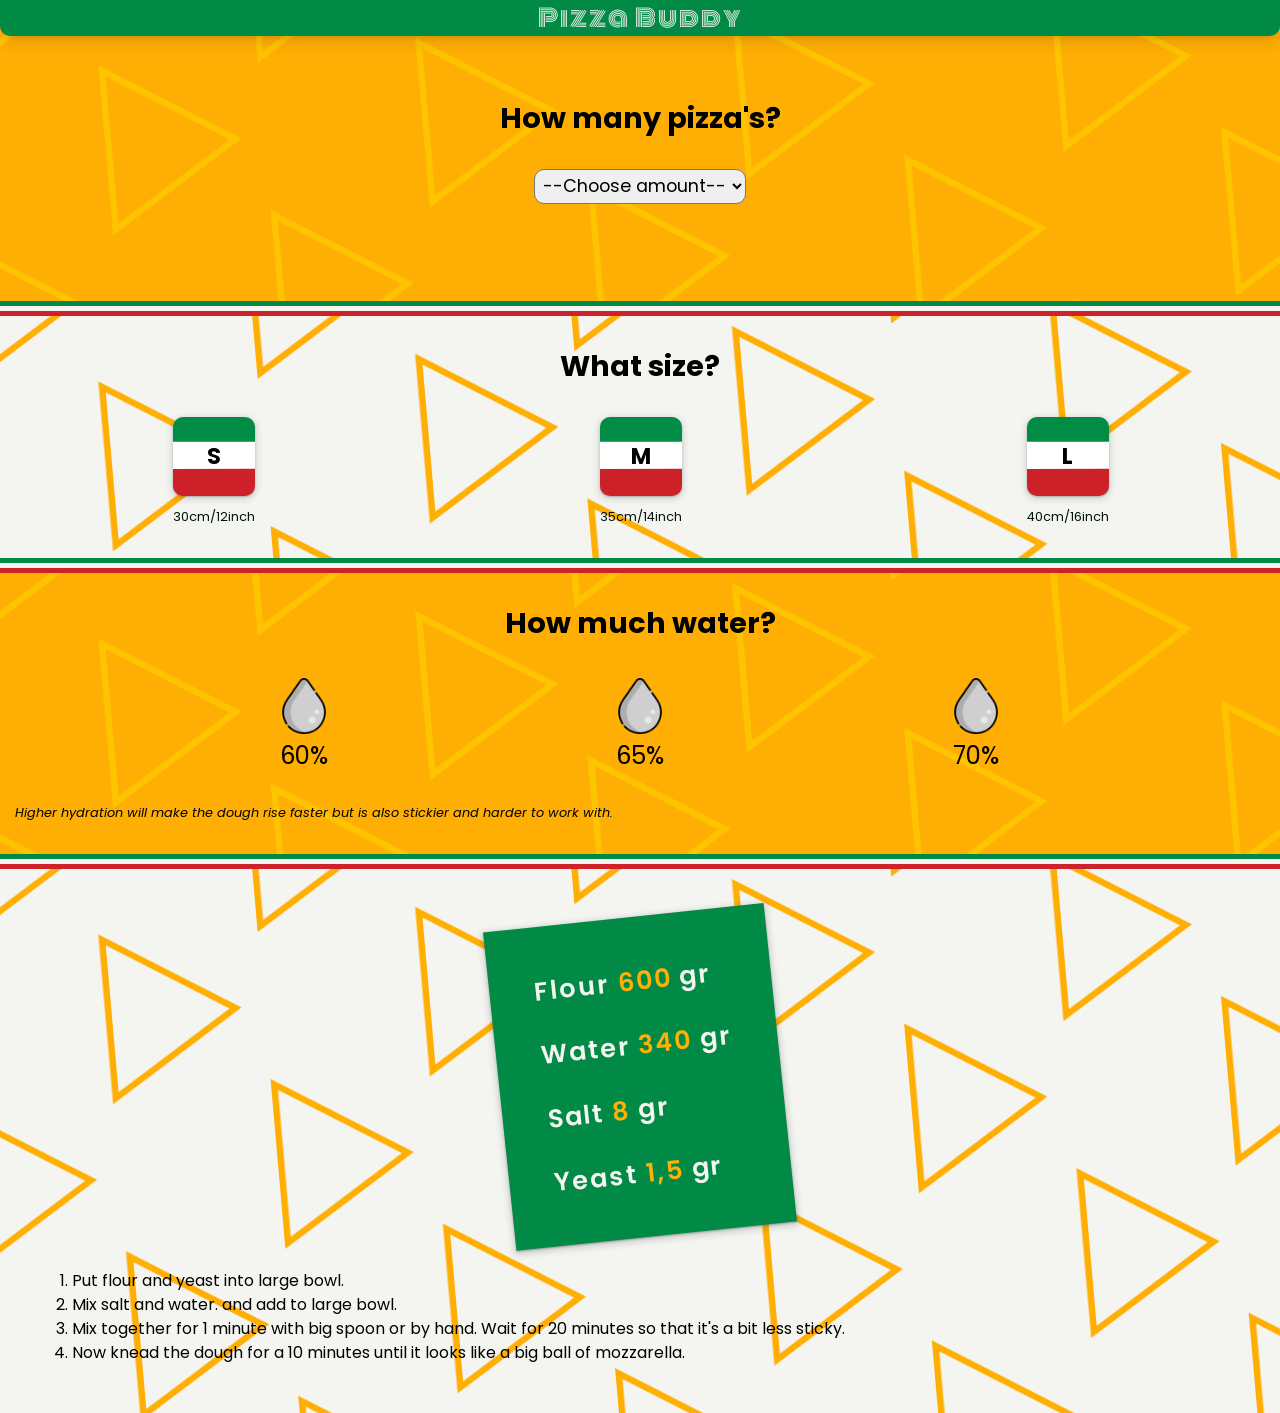
==== commit 7573c359: "Made basic math formula's hooked up to recipe div" ====
--- a/index.html
+++ b/index.html
@@ -1,21 +1,24 @@
 <!DOCTYPE html>
 <html lang="en">
+
 <head>
     <meta charset="UTF-8">
     <meta http-equiv="X-UA-Compatible" content="IE=edge">
     <meta name="viewport" content="width=device-width, initial-scale=1.0">
     <link rel="preconnect" href="https://fonts.googleapis.com">
     <link rel="preconnect" href="https://fonts.gstatic.com" crossorigin>
-    <link href="https://fonts.googleapis.com/css2?family=Monoton&family=Poppins:wght@400;700&display=swap" rel="stylesheet">
+    <link href="https://fonts.googleapis.com/css2?family=Monoton&family=Poppins:wght@400;700&display=swap"
+        rel="stylesheet">
     <link rel="stylesheet" href="style.css">
     <title>Pizza Buddy</title>
 </head>
+
 <body>
     <header>
         <section class="section__hero">
             <h1 class="header__title-logo">Pizza Buddy</h1>
             <div class="hero-wrapper">
-                <p class="question">How many pies are you making?</p>
+                <p class="question">How many pizza's?</p>
                 <label for="pizza-select"></label>
                 <select name="pets" id="pizza-select" class="pizza-select">
                     <option value="">--Choose amount--</option>
@@ -28,93 +31,95 @@
             <div id="pie-count-display" class="pie-amount"></div>
         </section>
     </header>
-    
-    <div class="flag">
-        <div class="green"></div>
-        <div class="white"></div>
-        <div class="red"></div>
-    </div>
-    
-        <section class="section__what-size">
-            <p class="question">What size?</p>
-            <div class="size-cards">
-                <div  class="size-card" >
-                    <button class="btn-size" 
-                            id="pizza-s">S
-                    </button>
-                    <p>30cm/12inch</p>
-                </div>
-                <div class="size-card" >
-                    <button class="btn-size"
-                            id="pizza-m">
-                            M
-                    </button>
-                    <p>35cm/14inch</p>
-                </div>
-                <div class="size-card" >
-                    <button class="btn-size" 
-                            id="pizza-l">
-                            L
-                    </button >
-                    <p>40cm/16inch</p>
-                </div>
-            </div>
 
-        </section>
-    <div class="flag">
-        <div class="green"></div>
-        <div class="white"></div>
-        <div class="red"></div>
-    </div>
-        <section class="section__hydration">
-            <div class="section__hydration--wrapper">
-                <p class="question">
-                    How much water?
-                </p>
-                
-                <div class="water-icons">
-                    <div class="water-icon">
-                        <button class="water-drop"></button>
-                        <p class="water-percentage">60%</p>
-                    </div>
-                    <div class="water-icon">
-                        <button class="water-drop"></button>
-                        <p class="water-percentage">65%</p>
-                    </div>
-                    <div class="water-icon">
-                        <button class="water-drop"></button>
-                        <p class="water-percentage">70%</p>
-                    </div>
-                </div>
-            </div>
-
-            <p class="hydration-info">Higher hydration will make the dough rise faster
-                but is also stickier and harder to work with.</p>
-        </section>
-        
     <div class="flag">
         <div class="green"></div>
         <div class="white"></div>
         <div class="red"></div>
     </div>
 
-        <section class="section__total">
-            <div class="recipe-total" id="recipe">
-                <p id="flour" class="flour">Flour weight</p>
-                <p id="water" class="water">Water weight</p>
-                <p id="salt" class="salt">Salt weight</p>
-                <p id="yeast" class="yeast">Yeast weight</p>
+    <section class="section__what-size">
+        <p class="question">What size?</p>
+        <div class="size-cards">
+            <div class="size-card">
+                <button class="btn-size" id="pizza-s"
+                >S</button>
+                <p>30cm/12inch</p>
             </div>
-            <ol class="dough-steps">
-                <li>Put <span>flour</span> and <span>yeast</span> into large bowl.</li>
-                <li>Mix <span>salt</span> and <span>water</span>. and add to large bowl.</li>
-                <li>Mix together for 1 minute with big spoon or by hand. Wait for 20 minutes so that it's a bit less sticky.</li>
-                <li>Now knead the dough for a 10 minutes until it looks like a big ball of mozzarella.</li>
-            </ol>
+            <div class="size-card">
+                <button class="btn-size" id="pizza-m">
+                M</button>
+                <p>35cm/14inch</p>
+            </div>
+            <div class="size-card">
+                <button class="btn-size" id="pizza-l">
+                L</button>
+                <p>40cm/16inch</p>
+            </div>
+        </div>
 
-        </section>
+    </section>
+    <div class="flag">
+        <div class="green"></div>
+        <div class="white"></div>
+        <div class="red"></div>
+    </div>
+    <section class="section__hydration">
+        <div class="section__hydration--wrapper">
+            <p class="question">
+                How much water?
+            </p>
 
-    
+            <div class="water-icons">
+                <div class="water-icon">
+                    <button id="water-60" class="water-drop"></button>
+                    <p class="water-percentage">60%</p>
+                </div>
+                <div class="water-icon">
+                    <button id="water-65" class="water-drop"></button>
+                    <p class="water-percentage">65%</p>
+                </div>
+                <div class="water-icon">
+                    <button id="water-70" class="water-drop"></button>
+                    <p class="water-percentage">70%</p>
+                </div>
+            </div>
+        </div>
+
+        <p class="hydration-info">Higher hydration will make the dough rise faster
+            but is also stickier and harder to work with.</p>
+    </section>
+
+    <div class="flag">
+        <div class="green"></div>
+        <div class="white"></div>
+        <div class="red"></div>
+    </div>
+
+    <section class="section__total">
+        <div class="recipe-total" id="recipe">
+            <p id="flour-p" class="flour">Flour
+                <span id="flour-weight">600</span> gr</p>
+            <p id="water-p" class="water">Water
+                <span id="water-weight">340</span> gr</p>
+            <p id="salt-p" class="salt">Salt
+                <span id="salt-weight">8</span> gr</p>
+            <p id="yeast-p" class="yeast">Yeast
+                <span id="yeast-weight">1,5</span> gr</p>
+        </div>
+
+        <ol class="dough-steps">
+            <li>Put <span>flour</span> and <span>yeast</span> into large bowl.</li>
+            <li>Mix <span>salt</span> and <span>water</span>. and add to large bowl.</li>
+            <li>Mix together for 1 minute with big spoon or by hand. Wait for 20 minutes so that it's a bit less sticky.
+            </li>
+            <li>Now knead the dough for a 10 minutes until it looks like a big ball of mozzarella.</li>
+        </ol>
+
+    </section>
+
+
 </body>
 <script type="text/javascript" src="./index.js"></script>
+
 </html>
--- a/style.css
+++ b/style.css
@@ -140,7 +140,8 @@
     display: flex;
     flex-direction: column;
     margin: 0 auto;
-    padding: 2em;    
+    padding: 2em;
+    padding-bottom: 1em;    
     align-content: center;
     justify-content: center;
 }
@@ -158,13 +159,11 @@
 section.section__hero .pie-amount {
     margin: 0 auto;
     padding: 0;
-    border-radius: 10px;
-    border: none;
-    width: 5em;
-    height: 5rem;
+    border-radius: 50%;    
     text-align: center;
     font-size: 3em;
-    box-shadow: rgba(0, 0, 0, 0.1) 0px 10px 15px -3px, rgba(0, 0, 0, 0.05) 0px 4px 4px -2px;
+    height: 3.1rem;
+    width: fit-content;
   }
 
 /* FLAG DIV */
@@ -209,38 +208,40 @@
 }
 
 section.section__what-size .size-card {
-    display: flex;
-    flex-direction: column;
-    align-content: center;
+    display: grid;
     max-width: 5rem;
 }
 
 section .size-card .btn-size {
-    padding: 1em .5em;
-    background-image: url("./images/flag.svg");
-    background-size: cover;
-    border-radius: 10px;
-    border: none;
-    font-size: 1.4rem;
-    text-align: center;
-    font-weight: 700;
-    box-shadow: rgba(60, 64, 67, 0.3) 0px 1px 2px 0px, rgba(60, 64, 67, 0.15) 0px 2px 6px 2px; 
-    transition: all .3s ease-in-out;
-
-}
+  
+  padding: 1em .5em;
+  background-image: url("./images/flag.svg");
+  background-size: cover;
+  border-radius: 10px;
+  border: none;
+  font-size: 1.4rem;
+  text-align: center;
+  font-weight: 700;
+  box-shadow: rgba(60, 64, 67, 0.3) 0px 1px 2px 0px, rgba(60, 64, 67, 0.15) 0px 2px 6px 2px; 
+  transition: all .3s ease-in-out;
+  cursor: pointer;
+}
+
 section .size-card .btn-size:hover,
 section .size-card .btn-size:focus {
-    transform: scale(1.2);
+  transform: scale(1.1);
 }
 
 div.size-card p {
-  padding-top: .6em;  
-}
-
-div.size-card:hover, 
-div.size-card:focus {
-  font-weight: 700;  
-}
+  padding-top: .6em;
+  transition: all .3s ease-in-out;  
+}
+section .size-card .btn-size:hover ~ p,
+section .size-card .btn-size:focus ~ p {
+  font-weight: 700; 
+  transform: scale(1.1);
+}
+
 
 section.section__what-size .size-card  p { 
   margin-top: .3em;
@@ -284,13 +285,14 @@
   width: 4rem;
   border: none;
   filter: grayscale(100%);
-  
-  transition: filter .4s cubic-bezier(0.95, 0.05, 0.795, 0.035);
+  cursor: pointer;  
+  transition: all .4s ease-out;
 }
 
 div.water-icon button:hover,
 div.water-icon button:focus {
   filter: grayscale(0);
+  transform: scale(1.2);
 }
 
 section.section__hydration .hydration-info{
@@ -305,20 +307,27 @@
 /* TOTAL RECIPE SECTION*/
 
 section.section__total {
-  display: flex;
+  display: grid;
   padding: 2rem;
 }
 
 .section__total .recipe-total {
+  margin: 1em auto;
   background-color: var(--green);
-  height: 16rem;
-  width: 10rem;
   padding: 2rem;
   transform: rotate(-6deg);
-  box-shadow: rgba(60, 64, 67, 0.3) 0px 1px 2px 0px, rgba(60, 64, 67, 0.15) 0px 2px 6px 2px; 
+  box-shadow: rgba(60, 64, 67, 0.4) 0px 1px 2px 0px, rgba(60, 64, 67, 0.2) 0px 2px 6px 2px; 
 }
 
 .section__total .recipe-total p {
-  /* transform: rotate(6deg); */
- 
+  padding: .5em;
+  color: var(--light);
+  font-weight: 600;
+  font-size: 1.6rem;
+  letter-spacing: 2px;
+}
+
+.section__total .recipe-total p span {
+ color: var(--yellow);
+ width: 1.5em;
 }
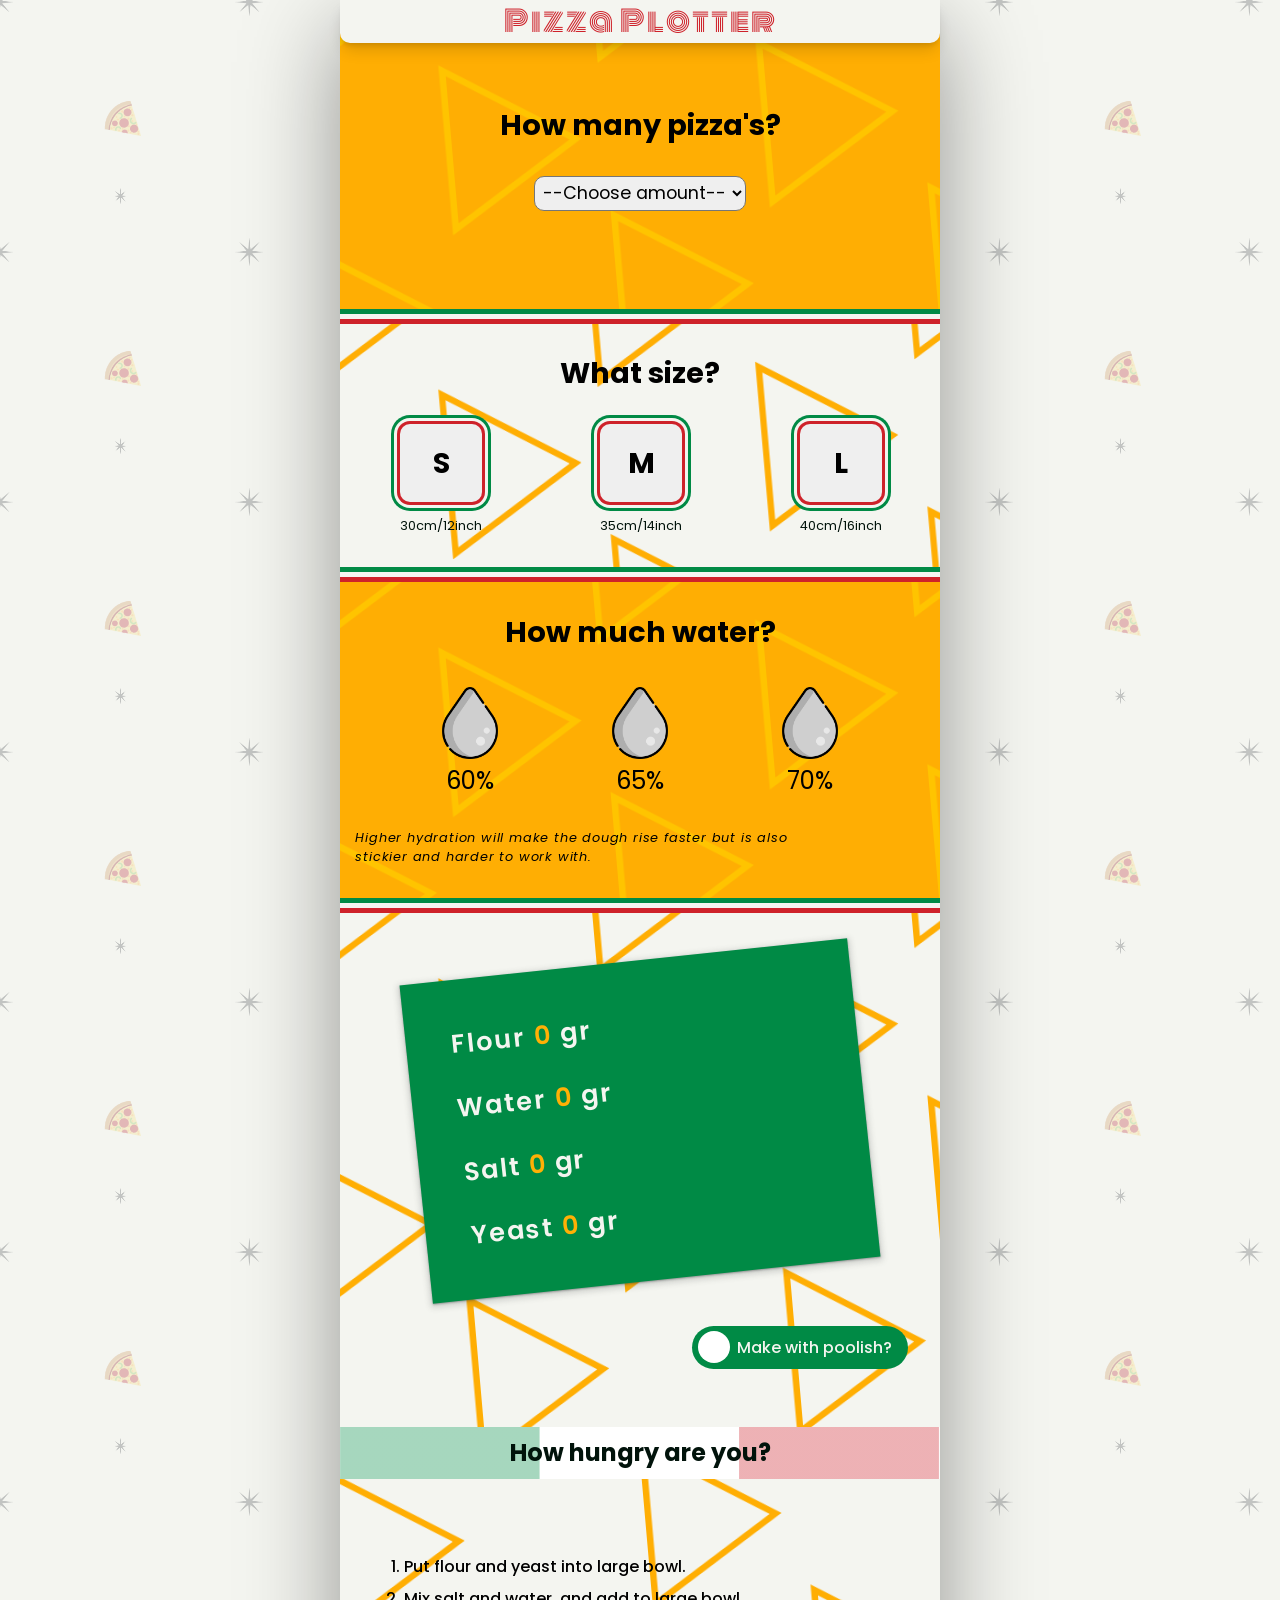
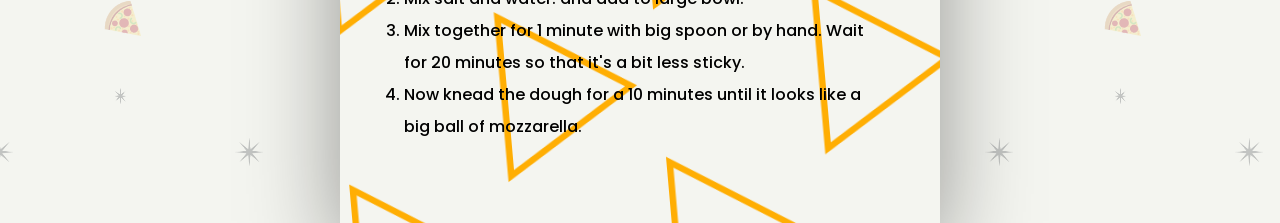
==== commit 029cc296: "favicons added and max width for mobile view" ====
--- a/index.html
+++ b/index.html
@@ -5,18 +5,25 @@
     <meta charset="UTF-8">
     <meta http-equiv="X-UA-Compatible" content="IE=edge">
     <meta name="viewport" content="width=device-width, initial-scale=1.0">
+    <meta name="theme-color" content="#ffb005" >
+    <link rel="apple-touch-icon" sizes="180x180" href="./images/favicon/apple-touch-icon.png">
+    <link rel="icon" type="image/png" sizes="32x32" href="./images/favicon/favicon-32x32.png">
+    <link rel="icon" type="image/png" sizes="16x16" href="./images/favicon/favicon-16x16.png">
+    <link rel="manifest" href="./images/favicon/site.webmanifest">
     <link rel="preconnect" href="https://fonts.googleapis.com">
     <link rel="preconnect" href="https://fonts.gstatic.com" crossorigin>
-    <link href="https://fonts.googleapis.com/css2?family=Monoton&family=Poppins:wght@400;700&display=swap"
+    <link href="https://fonts.googleapis.com/css2?family=Monoton&family=Poppins:wght@400;500;700&display=swap"
         rel="stylesheet">
     <link rel="stylesheet" href="style.css">
-    <title>Pizza Buddy</title>
+    <title>PizzaPlotter</title>
 </head>
 
 <body>
+    <div class="main-wrapper">
+
     <header>
         <section class="section__hero">
-            <h1 class="header__title-logo">Pizza Buddy</h1>
+            <h1 class="header__title-logo">Pizza Plotter</h1>
             <div class="hero-wrapper">
                 <p class="question">How many pizza's?</p>
                 <label for="pizza-select"></label>
@@ -59,11 +66,13 @@
         </div>
 
     </section>
+
     <div class="flag">
         <div class="green"></div>
         <div class="white"></div>
         <div class="red"></div>
     </div>
+
     <section class="section__hydration">
         <div class="section__hydration--wrapper">
             <p class="question">
@@ -86,8 +95,8 @@
             </div>
         </div>
 
-        <p class="hydration-info">Higher hydration will make the dough rise faster
-            but is also stickier and harder to work with.</p>
+        <p class="hydration-info">Higher hydration will make the dough rise faster but is also stickier and harder to work with.
+        </p>
     </section>
 
     <div class="flag">
@@ -97,18 +106,30 @@
     </div>
 
     <section class="section__total">
+        
         <div class="recipe-total" id="recipe">
             <p id="flour-p" class="flour">Flour
-                <span id="flour-weight">600</span> gr</p>
+                <span id="flour-weight">0</span> gr</p>
             <p id="water-p" class="water">Water
-                <span id="water-weight">340</span> gr</p>
+                <span id="water-weight">0</span> gr</p>
             <p id="salt-p" class="salt">Salt
-                <span id="salt-weight">8</span> gr</p>
+                <span id="salt-weight">0</span> gr</p>
             <p id="yeast-p" class="yeast">Yeast
-                <span id="yeast-weight">1,5</span> gr</p>
+                <span id="yeast-weight">0</span> gr</p>
         </div>
 
-        <ol class="dough-steps">
+        <div class="poolish-div">
+            <input type="checkbox" id="poolish" name="poolish"/>
+            <label class="poolish" for="poolish">Make with poolish?</label>
+        </div>
+        
+        <div class="recipe-title-div">
+            <h2 class="recipe-title" id="recipe-title">
+                How hungry are you?
+            </h2>
+        </div>
+        
+        <ol id="dough-steps" class="dough-steps">
             <li>Put <span>flour</span> and <span>yeast</span> into large bowl.</li>
             <li>Mix <span>salt</span> and <span>water</span>. and add to large bowl.</li>
             <li>Mix together for 1 minute with big spoon or by hand. Wait for 20 minutes so that it's a bit less sticky.
@@ -118,8 +139,8 @@
 
     </section>
 
+    </div>
+</body>
 
-</body>
 <script type="text/javascript" src="./index.js"></script>
-
 </html>
--- a/style.css
+++ b/style.css
@@ -76,7 +76,7 @@
 
 :root {
     --light: #f4f5f0;
-    --yellow: hsl(41, 100%, 51%);
+    --yellow: #ffb005;
     --green: hsla(150, 100%, 27%, 1);
     --red: hsla(357, 72%, 47%, 1);
     --dark: hsla(154, 89%, 4%, 1);
@@ -85,12 +85,16 @@
 /*  MAIN SITE CSS*/
 
 body {
-  background-color: #FFAE03;
-  background-image: url("data:image/svg+xml,%3Csvg xmlns='http://www.w3.org/2000/svg' xmlns:xlink='http://www.w3.org/1999/xlink' width='100%25' height='100%25'%3E%3Cdefs%3E%3Cpattern id='p' width='100' height='100' patternUnits='userSpaceOnUse' patternTransform='rotate(85) scale(3.18)'%3E%3Cpath id='a' data-color='fill' fill='none' stroke='%23FFC400' stroke-width='2' d='M-25 20h50L0-20z'%3E%3C/path%3E%3Cuse xlink:href='%23a' x='100'%3E%3C/use%3E%3Cuse xlink:href='%23a' y='100'%3E%3C/use%3E%3Cuse xlink:href='%23a' x='100' y='100'%3E%3C/use%3E%3Cuse xlink:href='%23a' x='50' y='50'%3E%3C/use%3E%3Cuse xlink:href='%23a' x='50' y='150'%3E%3C/use%3E%3C/pattern%3E%3C/defs%3E%3Crect fill='url(%23p)' width='100%25' height='100%25'%3E%3C/rect%3E%3C/svg%3E");
-  background-size: cover;
-  background-position: center;
-  background-repeat: no-repeat;
+  background-color: var(--green);
+  background-image: url("./images/bg-tile.png");
+  background-repeat: repeat;
   font-family: 'Poppins', sans-serif
+}
+
+.main-wrapper {
+  margin: 0 auto;
+  max-width: 600px;
+  box-shadow: rgba(0, 0, 0, 0.4) 0px 30px 90px;
 }
 
 section .question {
@@ -104,15 +108,15 @@
 
 header h1 {
     margin: 0 auto;
-    background-color: var(--green);
+    background-color: var(--light);
     font-family: 'Monoton', cursive;
     text-align: center;
-    color: var(--light);
-    font-size: 1.5rem;
-    font-weight: 400;
+    color: var(--red);
+    font-size: 1.8rem;
+    font-weight: 500;
     letter-spacing: 2px;
     border-radius: 0 0 10px 10px;
-    box-shadow: rgba(0, 0, 0, 0.1) 0px 10px 15px -3px, rgba(0, 0, 0, 0.05) 0px 4px 4px -2px;
+    box-shadow: rgba(0, 0, 0, 0.137) 0px 10px 15px -3px, rgba(0, 0, 0, 0.1) 0px 4px 4px -2px;
 }
 
 section {
@@ -212,28 +216,33 @@
     max-width: 5rem;
 }
 
+
+
 section .size-card .btn-size {
-  
-  padding: 1em .5em;
-  background-image: url("./images/flag.svg");
-  background-size: cover;
+  padding: .6em .5em;
   border-radius: 10px;
   border: none;
-  font-size: 1.4rem;
+  font-size: 1.8rem;
   text-align: center;
   font-weight: 700;
-  box-shadow: rgba(60, 64, 67, 0.3) 0px 1px 2px 0px, rgba(60, 64, 67, 0.15) 0px 2px 6px 2px; 
-  transition: all .3s ease-in-out;
+  box-shadow: 
+    0 0 0 3px var(--red),
+    0 0 0 6px var(--light),0 0 0 9px var(--green),
+    rgba(60, 64, 67, 0.3) 0px 1px 2px 0px, 
+    rgba(60, 64, 67, 0.15) 0px 2px 6px 2px; 
+  transition: all .5s ease-in-out;
   cursor: pointer;
 }
 
 section .size-card .btn-size:hover,
 section .size-card .btn-size:focus {
+  background-image: url("./images/btn-flag.svg");
+  box-shadow: none;
   transform: scale(1.1);
 }
 
 div.size-card p {
-  padding-top: .6em;
+  padding-top: .8em;
   transition: all .3s ease-in-out;  
 }
 section .size-card .btn-size:hover ~ p,
@@ -280,9 +289,9 @@
 div.water-icon button {
   background: transparent url("./images/water-drop.png")
   no-repeat center;
-  background-size: 3.5rem;
-  height: 4rem;
-  width: 4rem;
+  background-size: 4.5rem;
+  height: 5rem;
+  width: 5rem;
   border: none;
   filter: grayscale(100%);
   cursor: pointer;  
@@ -292,27 +301,47 @@
 div.water-icon button:hover,
 div.water-icon button:focus {
   filter: grayscale(0);
-  transform: scale(1.2);
+  transform: scale(1.1);
 }
 
 section.section__hydration .hydration-info{
-  font-style: italic;
   margin-top: 1.8rem;
   margin-bottom: 0;
   padding-left: 1.2em;
   width: 75%;
-  font-size: 0.8em; 
+  font-style: italic;
+  font-size: 0.8em;
+  letter-spacing: .8px;
+
 }
 
 /* TOTAL RECIPE SECTION*/
 
 section.section__total {
   display: grid;
-  padding: 2rem;
-}
+  
+}
+
+.poolish-div {
+  margin-top: 1.8em;
+  margin-left: auto;
+  margin-right: 2em;
+  padding: .5em;
+  padding-right: 1em;
+  margin-left: auto;
+  text-align: center;
+  font-weight: 500;
+  width: fit-content;
+  border-radius: 50vh;
+  margin-bottom: 2rem;
+  background-color: var(--green);
+  color: var(--light);
+}
+
 
 .section__total .recipe-total {
-  margin: 1em auto;
+  margin: 3em auto 1em auto;
+  width: 75%;
   background-color: var(--green);
   padding: 2rem;
   transform: rotate(-6deg);
@@ -330,4 +359,81 @@
 .section__total .recipe-total p span {
  color: var(--yellow);
  width: 1.5em;
-}+}
+
+.text-yellow {
+  color: var(--yellow);
+}
+
+section.section__total .recipe-title-div{
+  background-image: linear-gradient(rgba(255,255,255,0.651), rgba(255, 255, 255, 0.651)), 
+  url("./images/btn-flag.svg");
+  background-size: cover;
+  margin-top: 1.6em;
+  padding: .5em;
+  text-align: center;
+  color: var(--dark);
+}
+
+.dough-steps {
+  margin-top: 2.5em;
+  margin-inline: 2em;
+  padding: 2em;
+  line-height: 2;
+  font-weight: 500;
+}
+
+
+/* checkbox styling poolish */
+input[type="checkbox"]:not(:checked),
+input[type="checkbox"]:checked {
+    position: absolute;
+    left: 0;
+    opacity: 0;
+}
+
+input[type="checkbox"]:not(:checked) + label,
+input[type="checkbox"]:checked + label {
+    position: relative;
+    padding-left: 2.3em;
+    line-height: 1.7;
+    cursor: pointer;
+}
+
+  /* checkbox aspect */
+input[type="checkbox"]:not(:checked) + label:before,
+input[type="checkbox"]:checked + label:before {
+    content: '';
+    position: absolute;
+    left: -2px;
+    top: -5px;
+    width: 2em;
+    height: 2em;
+    background: #FFF;
+    border-radius: 50%;
+    box-shadow: unset 0 1px 3px rgba(0,0,0, .2), 0 0 0 rgba(0, 0, 0, 0.2);
+    transition: all .275s;
+  }
+  
+input[type="checkbox"]:not(:checked) + label:after,
+input[type="checkbox"]:checked + label:after {
+content: "🍕";
+position: absolute;
+top: 12px;
+left: 5px;
+font-size: 1.2em;
+color: var(--red);
+line-height: 0;
+transition: all .3s;
+}
+
+/* checked mark aspect changes */
+input[type="checkbox"]:not(:checked) + label:after {
+opacity: 0;
+transform: scale(2) rotate(190deg);
+}
+
+input[type="checkbox"]:checked + label:after {
+opacity: 1;
+transform: scale(1) rotate(0);
+}
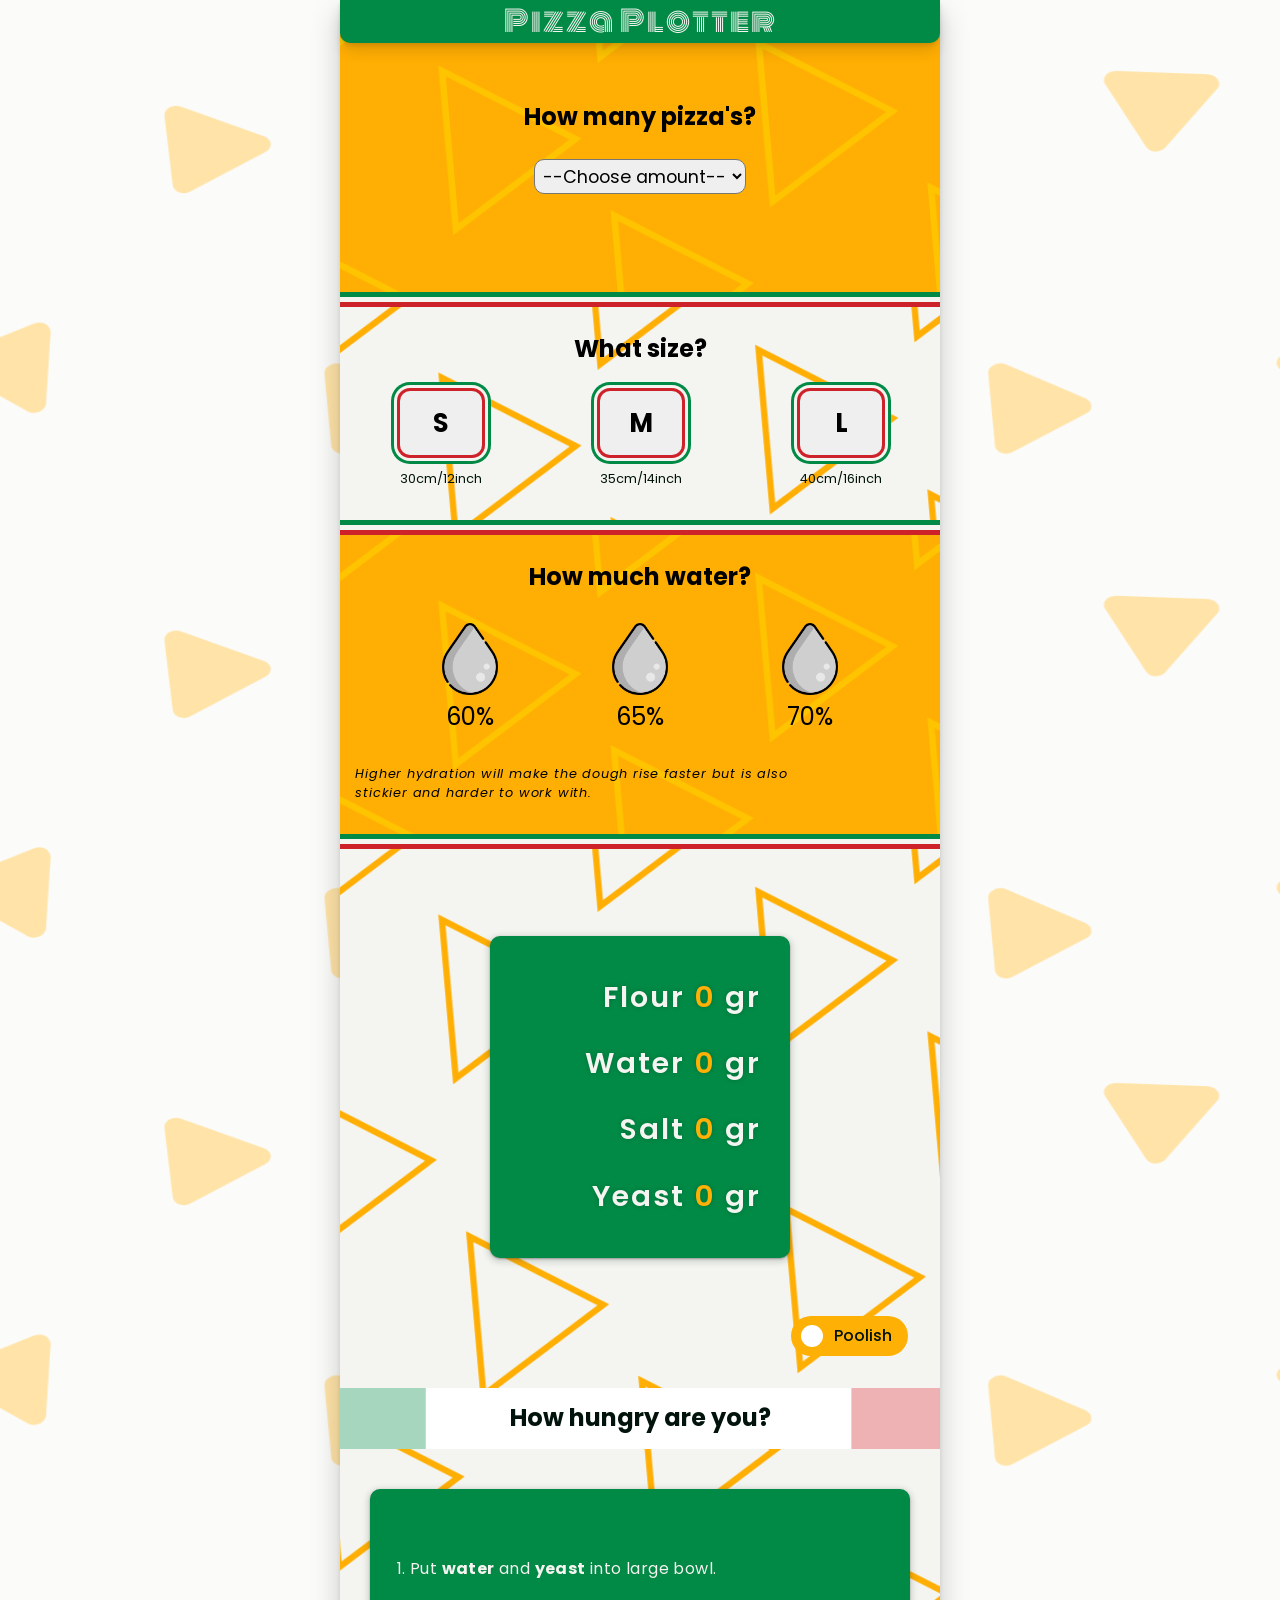
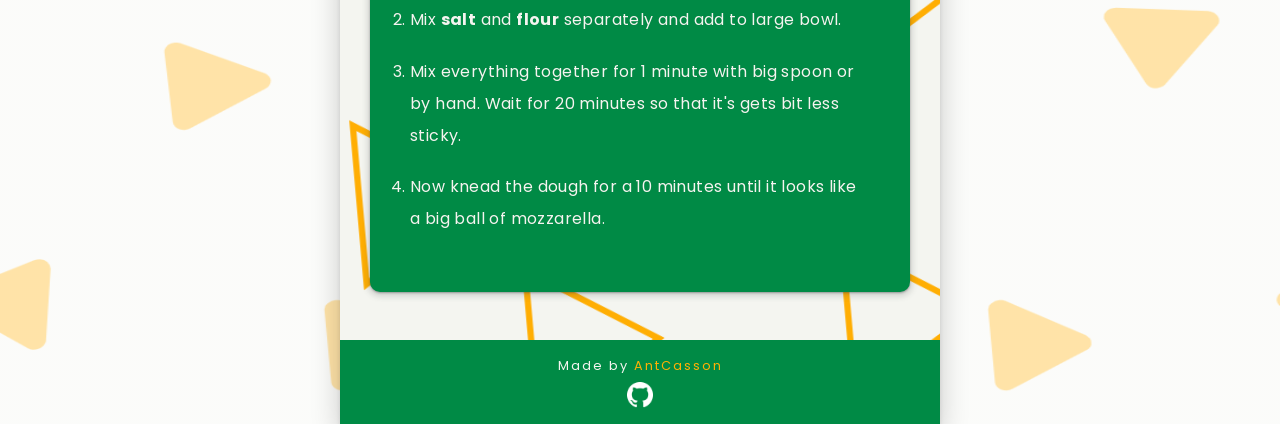
==== commit cbad9e6c: "maked file sizes smaller, added footer with github" ====
--- a/index.html
+++ b/index.html
@@ -19,7 +19,7 @@
 </head>
 
 <body>
-    <div class="main-wrapper">
+    <main class="main-wrapper">
 
     <header>
         <section class="section__hero">
@@ -64,7 +64,6 @@
                 <p>40cm/16inch</p>
             </div>
         </div>
-
     </section>
 
     <div class="flag">
@@ -75,10 +74,7 @@
 
     <section class="section__hydration">
         <div class="section__hydration--wrapper">
-            <p class="question">
-                How much water?
-            </p>
-
+            <p class="question">How much water?</p>
             <div class="water-icons">
                 <div class="water-icon">
                     <button id="water-60" class="water-drop"></button>
@@ -94,8 +90,8 @@
                 </div>
             </div>
         </div>
-
-        <p class="hydration-info">Higher hydration will make the dough rise faster but is also stickier and harder to work with.
+        <p class="hydration-info">Higher hydration will make the dough rise 
+            faster but is also stickier and harder to work with.
         </p>
     </section>
 
@@ -106,7 +102,6 @@
     </div>
 
     <section class="section__total">
-        
         <div class="recipe-total" id="recipe">
             <p id="flour-p" class="flour">Flour
                 <span id="flour-weight">0</span> gr</p>
@@ -120,7 +115,7 @@
 
         <div class="poolish-div">
             <input type="checkbox" id="poolish" name="poolish"/>
-            <label class="poolish" for="poolish">Make with poolish?</label>
+            <label class="poolish" for="poolish">Poolish</label>
         </div>
         
         <div class="recipe-title-div">
@@ -130,16 +125,23 @@
         </div>
         
         <ol id="dough-steps" class="dough-steps">
-            <li>Put <span>flour</span> and <span>yeast</span> into large bowl.</li>
-            <li>Mix <span>salt</span> and <span>water</span>. and add to large bowl.</li>
-            <li>Mix together for 1 minute with big spoon or by hand. Wait for 20 minutes so that it's a bit less sticky.
+            <p class="poolish-recipe hide"></p>
+            <li>Put <span>water</span> and <span id="yeast-or-poolish">yeast</span> into large bowl.</li>
+            <li>Mix <span>salt</span> and <span>flour</span> separately and add to large bowl.</li>
+            <li>Mix everything together for 1 minute with big spoon or by hand. Wait for 20 minutes so that it's gets bit less sticky.
             </li>
             <li>Now knead the dough for a 10 minutes until it looks like a big ball of mozzarella.</li>
         </ol>
 
     </section>
 
-    </div>
+    <footer>
+        <p>
+            Made by <span>AntCasson</span>
+        </p>
+        <a href="https://github.com/AntCasson"><img src="./images/GitHub.png" alt="github logo" > </a>
+    </footer>
+    </main>
 </body>
 
 <script type="text/javascript" src="./index.js"></script>
--- a/style.css
+++ b/style.css
@@ -85,20 +85,23 @@
 /*  MAIN SITE CSS*/
 
 body {
-  background-color: var(--green);
-  background-image: url("./images/bg-tile.png");
-  background-repeat: repeat;
+  background-color: var(--light);
+  background-image: linear-gradient(rgba(255,255,255,0.651), rgba(255, 255, 255, 0.651)), 
+  url("./images/bg-body.png");
+  background-repeat: round;
+  background-size: contain;
   font-family: 'Poppins', sans-serif
 }
 
 .main-wrapper {
   margin: 0 auto;
   max-width: 600px;
-  box-shadow: rgba(0, 0, 0, 0.4) 0px 30px 90px;
+  box-shadow: rgba(0, 0, 0, 0.2) 0px 12px 28px 0px, rgba(0, 0, 0, 0.1) 0px 2px 4px 0px, rgba(255, 255, 255, 0.05) 0px 0px 0px 1px inset;
+  
 }
 
 section .question {
-  font-size: 1.8rem;
+  font-size: 1.5rem;
   font-weight: 700;
   text-align: center;
   padding: 1em;
@@ -108,10 +111,10 @@
 
 header h1 {
     margin: 0 auto;
-    background-color: var(--light);
+    background-color: var(--green);
     font-family: 'Monoton', cursive;
     text-align: center;
-    color: var(--red);
+    color: var(--light);
     font-size: 1.8rem;
     font-weight: 500;
     letter-spacing: 2px;
@@ -202,8 +205,6 @@
     margin: 0 auto
 }
 
-
-
 section.section__what-size .size-cards {
     display: flex;
     align-items: center;
@@ -216,13 +217,11 @@
     max-width: 5rem;
 }
 
-
-
 section .size-card .btn-size {
-  padding: .6em .5em;
+  padding: .5em .4em;
   border-radius: 10px;
   border: none;
-  font-size: 1.8rem;
+  font-size: 1.6rem;
   text-align: center;
   font-weight: 700;
   box-shadow: 
@@ -241,7 +240,9 @@
   transform: scale(1.1);
 }
 
-div.size-card p {
+section.section__what-size .size-card  p {
+  margin-top: .3em;
+  font-size: .8rem;
   padding-top: .8em;
   transition: all .3s ease-in-out;  
 }
@@ -249,12 +250,6 @@
 section .size-card .btn-size:focus ~ p {
   font-weight: 700; 
   transform: scale(1.1);
-}
-
-
-section.section__what-size .size-card  p { 
-  margin-top: .3em;
-  font-size: .8rem;
 }
 
 /* HYDRATION SECTION */
@@ -312,77 +307,116 @@
   font-style: italic;
   font-size: 0.8em;
   letter-spacing: .8px;
-
 }
 
 /* TOTAL RECIPE SECTION*/
-
 section.section__total {
   display: grid;
-  
+}
+
+.section__total .recipe-total {
+  margin: 3em auto 1em auto;
+  width: 50%;
+  font-size: 1.2rem;
+  text-align: right;
+  background-color: var(--green);
+  border-radius: 10px;
+  text-shadow: 0px 0px 5px rgba(0, 0, 0, 0.2);
+  padding: 1.5em min(4em, 2em);
+  box-shadow: rgba(60, 64, 67, 0.4) 0px 1px 2px 0px, rgba(60, 64, 67, 0.2) 0px 2px 6px 2px; 
+}
+
+.section__total .recipe-total p {
+  padding-block: .4em;
+  color: var(--light);
+  font-weight: 600;
+  letter-spacing: 2px;
+}
+
+.section__total .recipe-total p span {
+ color: var(--yellow);
+}
+
+
+section.section__total .recipe-title-div{
+  background-image: linear-gradient(rgba(255,255,255,0.651), rgba(255, 255, 255, 0.651)), 
+  url("./images/btn-flag.svg");
+  background-size: 100vw 100vh;
+  background-repeat: no-repeat;
+  background-position: center;
+  padding: .8em;
+  width: 100%;
+  height: 100%;
+  text-align: center;
+  color: var(--dark);
+}
+
+.dough-steps {
+  margin-top: 2.5em;
+  margin-inline: auto;
+  padding: 3em 2.5em;
+  width: max(90%, 75%);
+  background-color: var(--green);
+  border-radius: 10px;
+  font-weight: 400;
+  letter-spacing: .4px;
+  text-shadow: 0px 0px 1px rgba(0, 0, 0, 0.1);
+  color: var(--light);
+  line-height: 2;
+  box-shadow: 
+    rgba(60, 64, 67, 0.4) 0px 1px 2px 0px,
+    rgba(60, 64, 67, 0.2) 0px 2px 6px 2px; 
+}
+
+.dough-steps li:nth-of-type(1) {
+  padding-top: 1em ;
+}
+
+.dough-steps li {
+  padding-block: .6em;
+}
+
+.dough-steps span {
+  font-weight: 700;
+}
+
+footer {
+  display: grid;
+  place-items: center;
+  padding-block: 1rem;
+  background-color: var(--green);
+  color: var(--light);
+  text-align: center;
+  font-size: .8rem;
+}
+
+footer p {
+  letter-spacing: 2px;
+}
+
+footer span {
+  color: var(--yellow);
+}
+
+footer img {
+  padding-top: .4rem;
+  height: 2rem;
 }
 
 .poolish-div {
-  margin-top: 1.8em;
+  margin-top: 1.8rem;
+  margin-right: 2rem;
   margin-left: auto;
-  margin-right: 2em;
-  padding: .5em;
-  padding-right: 1em;
-  margin-left: auto;
+  padding: .5rem;
+  padding-right: 1rem;
   text-align: center;
   font-weight: 500;
   width: fit-content;
   border-radius: 50vh;
   margin-bottom: 2rem;
-  background-color: var(--green);
-  color: var(--light);
-}
-
-
-.section__total .recipe-total {
-  margin: 3em auto 1em auto;
-  width: 75%;
-  background-color: var(--green);
-  padding: 2rem;
-  transform: rotate(-6deg);
-  box-shadow: rgba(60, 64, 67, 0.4) 0px 1px 2px 0px, rgba(60, 64, 67, 0.2) 0px 2px 6px 2px; 
-}
-
-.section__total .recipe-total p {
-  padding: .5em;
-  color: var(--light);
-  font-weight: 600;
-  font-size: 1.6rem;
-  letter-spacing: 2px;
-}
-
-.section__total .recipe-total p span {
- color: var(--yellow);
- width: 1.5em;
-}
-
-.text-yellow {
-  color: var(--yellow);
-}
-
-section.section__total .recipe-title-div{
-  background-image: linear-gradient(rgba(255,255,255,0.651), rgba(255, 255, 255, 0.651)), 
-  url("./images/btn-flag.svg");
-  background-size: cover;
-  margin-top: 1.6em;
-  padding: .5em;
-  text-align: center;
+  background-color: var(--yellow);
   color: var(--dark);
 }
-
-.dough-steps {
-  margin-top: 2.5em;
-  margin-inline: 2em;
-  padding: 2em;
-  line-height: 2;
-  font-weight: 500;
-}
-
 
 /* checkbox styling poolish */
 input[type="checkbox"]:not(:checked),
@@ -395,45 +429,71 @@
 input[type="checkbox"]:not(:checked) + label,
 input[type="checkbox"]:checked + label {
     position: relative;
-    padding-left: 2.3em;
-    line-height: 1.7;
+    padding-left: 2.2rem;
     cursor: pointer;
 }
 
   /* checkbox aspect */
-input[type="checkbox"]:not(:checked) + label:before,
-input[type="checkbox"]:checked + label:before {
+input[type="checkbox"]:not(:checked) + label::before,
+input[type="checkbox"]:checked + label::before {
     content: '';
     position: absolute;
-    left: -2px;
-    top: -5px;
-    width: 2em;
-    height: 2em;
+    left: 2px;
+    top: 1px;
+    width: 1.4rem;
+    height: 1.4rem;
     background: #FFF;
     border-radius: 50%;
     box-shadow: unset 0 1px 3px rgba(0,0,0, .2), 0 0 0 rgba(0, 0, 0, 0.2);
     transition: all .275s;
   }
   
-input[type="checkbox"]:not(:checked) + label:after,
-input[type="checkbox"]:checked + label:after {
-content: "🍕";
+input[type="checkbox"]:not(:checked) + label::after,
+input[type="checkbox"]:checked + label::after {
+content: "";
 position: absolute;
-top: 12px;
-left: 5px;
-font-size: 1.2em;
-color: var(--red);
-line-height: 0;
+top: 1px;
+left: 2px;
+background-color: var(--green);
+width: 1.4rem;
+height: 1.4rem;
+border-radius: 50%;
+color: var(--dark);
 transition: all .3s;
 }
 
 /* checked mark aspect changes */
-input[type="checkbox"]:not(:checked) + label:after {
-opacity: 0;
-transform: scale(2) rotate(190deg);
-}
-
-input[type="checkbox"]:checked + label:after {
-opacity: 1;
-transform: scale(1) rotate(0);
-}
+
+input[type="checkbox"]:not(:checked) + label::after {
+  opacity: 0;
+  transform: scale(2) rotate(190deg);
+}
+
+input[type="checkbox"]:checked + label::after {
+  opacity: 1;
+  background-image: url("./images/btn-flag.svg");
+  transform: scale(1) rotate(0);
+}
+
+input[type="checkbox"]:checked + label {
+  color: var(--dark);
+  
+}
+
+/* utility classes */
+.text-yellow {color: var(--yellow);
+}
+.text-white {color: var(--light);
+}
+.hide {
+  display: none;
+}
+
+
+@media  (min-width: 28rem) {
+  .section__total .recipe-total {
+    padding: 1em;
+    font-size: 1.8em;
+  }  
+}
+
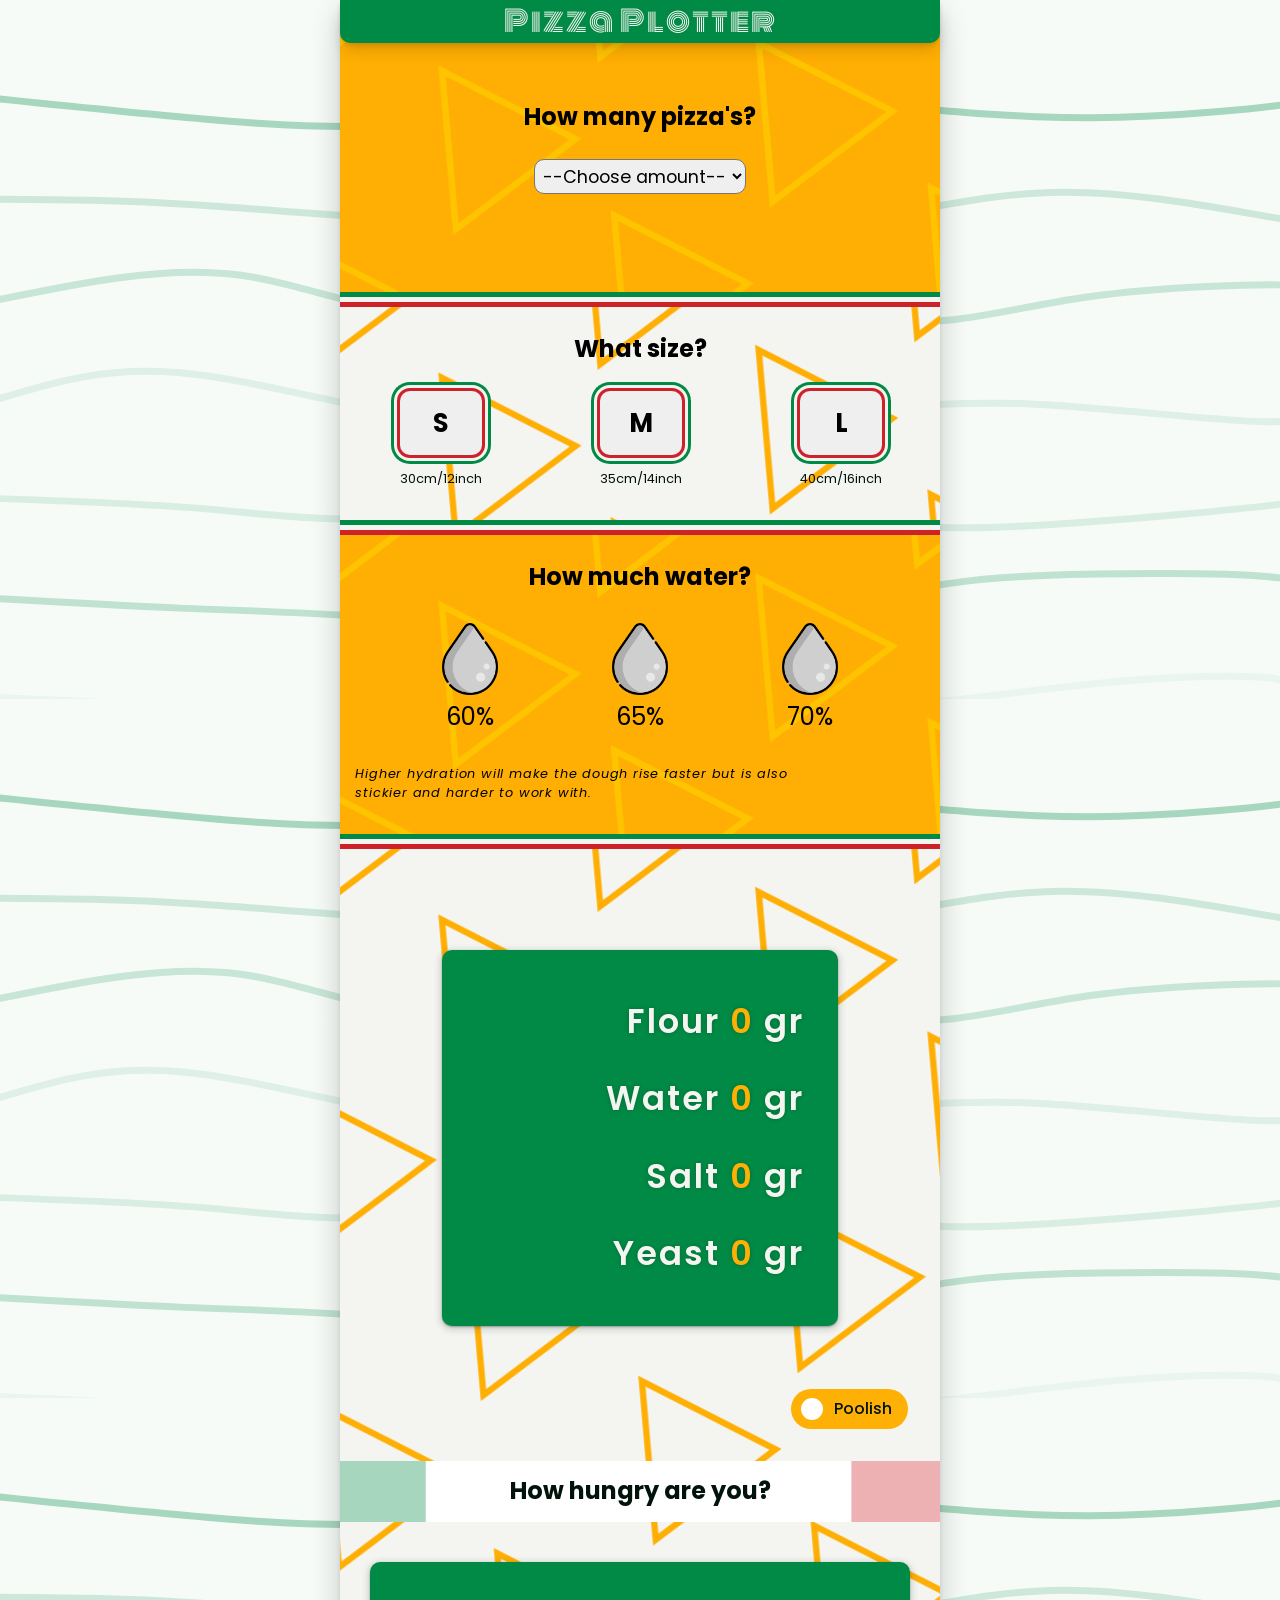
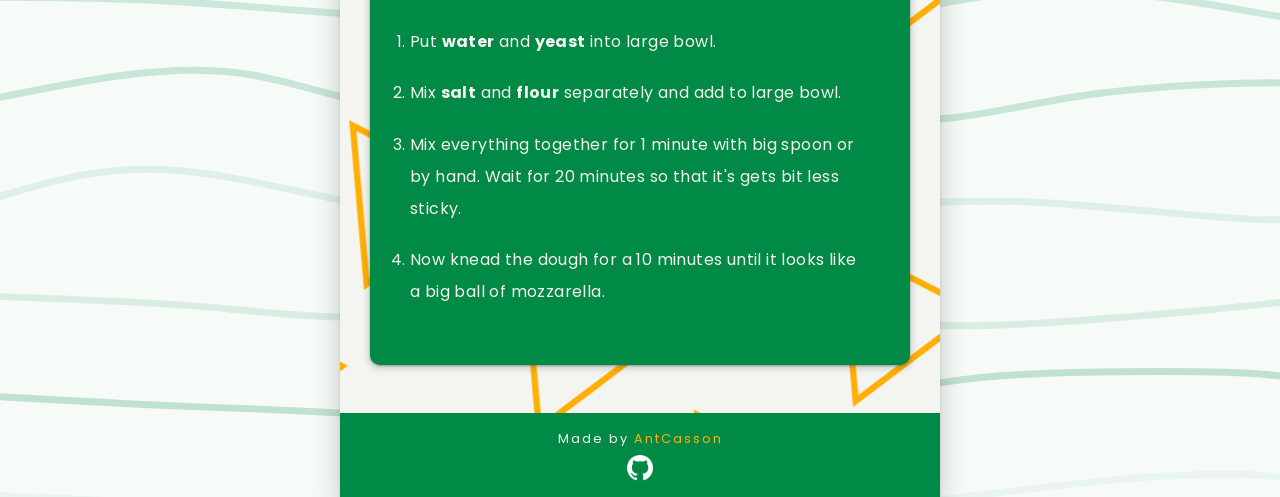
==== commit 0df40d5f: "Changed BG and styling on desktop view" ====
--- a/index.html
+++ b/index.html
@@ -5,7 +5,7 @@
     <meta charset="UTF-8">
     <meta http-equiv="X-UA-Compatible" content="IE=edge">
     <meta name="viewport" content="width=device-width, initial-scale=1.0">
-    <meta name="theme-color" content="#ffb005" >
+    <meta name="theme-color" content="#ffb005">
     <link rel="apple-touch-icon" sizes="180x180" href="./images/favicon/apple-touch-icon.png">
     <link rel="icon" type="image/png" sizes="32x32" href="./images/favicon/favicon-32x32.png">
     <link rel="icon" type="image/png" sizes="16x16" href="./images/favicon/favicon-16x16.png">
@@ -21,128 +21,129 @@
 <body>
     <main class="main-wrapper">
 
-    <header>
-        <section class="section__hero">
-            <h1 class="header__title-logo">Pizza Plotter</h1>
-            <div class="hero-wrapper">
-                <p class="question">How many pizza's?</p>
-                <label for="pizza-select"></label>
-                <select name="pets" id="pizza-select" class="pizza-select">
-                    <option value="">--Choose amount--</option>
-                    <option value="1">1</option>
-                    <option value="2">2</option>
-                    <option value="3">3</option>
-                    <option value="4">4</option>
-                </select>
-            </div>
-            <div id="pie-count-display" class="pie-amount"></div>
-        </section>
-    </header>
+        <header>
+            <section class="section__hero">
+                <h1 class="header__title-logo">Pizza Plotter</h1>
+                <div class="hero-wrapper">
+                    <p class="question">How many pizza's?</p>
+                    <label for="pizza-select"></label>
+                    <select name="pets" id="pizza-select" class="pizza-select">
+                        <option value="">--Choose amount--</option>
+                        <option value="1">1</option>
+                        <option value="2">2</option>
+                        <option value="3">3</option>
+                        <option value="4">4</option>
+                    </select>
+                </div>
+                <div id="pie-count-display" class="pie-amount"></div>
+            </section>
+        </header>
 
-    <div class="flag">
-        <div class="green"></div>
-        <div class="white"></div>
-        <div class="red"></div>
-    </div>
+        <div class="flag">
+            <div class="green"></div>
+            <div class="white"></div>
+            <div class="red"></div>
+        </div>
 
-    <section class="section__what-size">
-        <p class="question">What size?</p>
-        <div class="size-cards">
-            <div class="size-card">
-                <button class="btn-size" id="pizza-s"
-                >S</button>
-                <p>30cm/12inch</p>
-            </div>
-            <div class="size-card">
-                <button class="btn-size" id="pizza-m">
-                M</button>
-                <p>35cm/14inch</p>
-            </div>
-            <div class="size-card">
-                <button class="btn-size" id="pizza-l">
-                L</button>
-                <p>40cm/16inch</p>
-            </div>
-        </div>
-    </section>
-
-    <div class="flag">
-        <div class="green"></div>
-        <div class="white"></div>
-        <div class="red"></div>
-    </div>
-
-    <section class="section__hydration">
-        <div class="section__hydration--wrapper">
-            <p class="question">How much water?</p>
-            <div class="water-icons">
-                <div class="water-icon">
-                    <button id="water-60" class="water-drop"></button>
-                    <p class="water-percentage">60%</p>
+        <section class="section__what-size">
+            <p class="question">What size?</p>
+            <div class="size-cards">
+                <div class="size-card">
+                    <button class="btn-size" id="pizza-s">S</button>
+                    <p>30cm/12inch</p>
                 </div>
-                <div class="water-icon">
-                    <button id="water-65" class="water-drop"></button>
-                    <p class="water-percentage">65%</p>
+                <div class="size-card">
+                    <button class="btn-size" id="pizza-m">
+                        M</button>
+                    <p>35cm/14inch</p>
                 </div>
-                <div class="water-icon">
-                    <button id="water-70" class="water-drop"></button>
-                    <p class="water-percentage">70%</p>
+                <div class="size-card">
+                    <button class="btn-size" id="pizza-l">
+                        L</button>
+                    <p>40cm/16inch</p>
                 </div>
             </div>
-        </div>
-        <p class="hydration-info">Higher hydration will make the dough rise 
-            faster but is also stickier and harder to work with.
-        </p>
-    </section>
+        </section>
 
-    <div class="flag">
-        <div class="green"></div>
-        <div class="white"></div>
-        <div class="red"></div>
-    </div>
-
-    <section class="section__total">
-        <div class="recipe-total" id="recipe">
-            <p id="flour-p" class="flour">Flour
-                <span id="flour-weight">0</span> gr</p>
-            <p id="water-p" class="water">Water
-                <span id="water-weight">0</span> gr</p>
-            <p id="salt-p" class="salt">Salt
-                <span id="salt-weight">0</span> gr</p>
-            <p id="yeast-p" class="yeast">Yeast
-                <span id="yeast-weight">0</span> gr</p>
+        <div class="flag">
+            <div class="green"></div>
+            <div class="white"></div>
+            <div class="red"></div>
         </div>
 
-        <div class="poolish-div">
-            <input type="checkbox" id="poolish" name="poolish"/>
-            <label class="poolish" for="poolish">Poolish</label>
+        <section class="section__hydration">
+            <div class="section__hydration--wrapper">
+                <p class="question">How much water?</p>
+                <div class="water-icons">
+                    <div class="water-icon">
+                        <button id="water-60" class="water-drop"></button>
+                        <p class="water-percentage">60%</p>
+                    </div>
+                    <div class="water-icon">
+                        <button id="water-65" class="water-drop"></button>
+                        <p class="water-percentage">65%</p>
+                    </div>
+                    <div class="water-icon">
+                        <button id="water-70" class="water-drop"></button>
+                        <p class="water-percentage">70%</p>
+                    </div>
+                </div>
+            </div>
+            <p class="hydration-info">Higher hydration will make the dough rise
+                faster but is also stickier and harder to work with.
+            </p>
+        </section>
+
+        <div class="flag">
+            <div class="green"></div>
+            <div class="white"></div>
+            <div class="red"></div>
         </div>
-        
-        <div class="recipe-title-div">
-            <h2 class="recipe-title" id="recipe-title">
-                How hungry are you?
-            </h2>
-        </div>
-        
-        <ol id="dough-steps" class="dough-steps">
-            <p class="poolish-recipe hide"></p>
-            <li>Put <span>water</span> and <span id="yeast-or-poolish">yeast</span> into large bowl.</li>
-            <li>Mix <span>salt</span> and <span>flour</span> separately and add to large bowl.</li>
-            <li>Mix everything together for 1 minute with big spoon or by hand. Wait for 20 minutes so that it's gets bit less sticky.
-            </li>
-            <li>Now knead the dough for a 10 minutes until it looks like a big ball of mozzarella.</li>
-        </ol>
 
-    </section>
+        <section class="section__total">
+            <div class="recipe-total" id="recipe">
+                <p id="flour-p" class="flour">Flour
+                    <span id="flour-weight">0</span> gr</p>
+                <p id="water-p" class="water">Water
+                    <span id="water-weight">0</span> gr</p>
+                <p id="salt-p" class="salt">Salt
+                    <span id="salt-weight">0</span> gr</p>
+                <p id="yeast-p" class="yeast">Yeast
+                    <span id="yeast-weight">0</span> gr</p>
+            </div>
 
-    <footer>
-        <p>
-            Made by <span>AntCasson</span>
-        </p>
-        <a href="https://github.com/AntCasson"><img src="./images/GitHub.png" alt="github logo" > </a>
-    </footer>
+            <div class="poolish-div">
+                <input type="checkbox" id="poolish" name="poolish" />
+                <label class="poolish" for="poolish">Poolish</label>
+            </div>
+
+            <div class="recipe-title-div">
+                <h2 class="recipe-title" id="recipe-title">
+                    How hungry are you?
+                </h2>
+            </div>
+
+            <ol id="dough-steps" class="dough-steps">
+                <p class="poolish-recipe hide"></p>
+                <li>Put <span>water</span> and <span id="yeast-or-poolish">yeast</span> into large bowl.</li>
+                <li>Mix <span>salt</span> and <span>flour</span> separately and add to large bowl.</li>
+                <li>Mix everything together for 1 minute with big spoon or by hand. Wait for 20 minutes so that it's
+                    gets bit less sticky.
+                </li>
+                <li>Now knead the dough for a 10 minutes until it looks like a big ball of mozzarella.</li>
+            </ol>
+
+        </section>
+
+        <footer>
+            <p>
+                Made by <span>AntCasson</span>
+            </p>
+            <a href="https://github.com/AntCasson"><img src="./images/GitHub.png" alt="github logo"> </a>
+        </footer>
     </main>
 </body>
 
 <script type="text/javascript" src="./index.js"></script>
+
 </html>
--- a/style.css
+++ b/style.css
@@ -20,8 +20,8 @@
 }
 
 /* Remove list styles on ul, ol elements with a list role, which suggests default styling will be removed */
-ul[role='list'],
-ol[role='list'] {
+ul[role="list"],
+ol[role="list"] {
   list-style: none;
 }
 
@@ -60,9 +60,9 @@
 /* Remove all animations, transitions and smooth scroll for people that prefer not to see them */
 @media (prefers-reduced-motion: reduce) {
   html:focus-within {
-   scroll-behavior: auto;
+    scroll-behavior: auto;
   }
-  
+
   *,
   *::before,
   *::after {
@@ -73,31 +73,34 @@
   }
 }
 
-
 :root {
-    --light: #f4f5f0;
-    --yellow: #ffb005;
-    --green: hsla(150, 100%, 27%, 1);
-    --red: hsla(357, 72%, 47%, 1);
-    --dark: hsla(154, 89%, 4%, 1);
+  --light: #f4f5f0;
+  --yellow: #ffb005;
+  --green: hsla(150, 100%, 27%, 1);
+  --red: hsla(357, 72%, 47%, 1);
+  --dark: hsla(154, 89%, 4%, 1);
 }
 
 /*  MAIN SITE CSS*/
 
 body {
   background-color: var(--light);
-  background-image: linear-gradient(rgba(255,255,255,0.651), rgba(255, 255, 255, 0.651)), 
-  url("./images/bg-body.png");
+  background-image: linear-gradient(
+      rgba(255, 255, 255, 0.651),
+      rgba(255, 255, 255, 0.651)
+    ),
+    url("./images/bgpattern.svg");
   background-repeat: round;
   background-size: contain;
-  font-family: 'Poppins', sans-serif
+  font-family: "Poppins", sans-serif;
 }
 
 .main-wrapper {
   margin: 0 auto;
   max-width: 600px;
-  box-shadow: rgba(0, 0, 0, 0.2) 0px 12px 28px 0px, rgba(0, 0, 0, 0.1) 0px 2px 4px 0px, rgba(255, 255, 255, 0.05) 0px 0px 0px 1px inset;
-  
+  box-shadow: rgba(0, 0, 0, 0.2) 0px 12px 28px 0px,
+    rgba(0, 0, 0, 0.1) 0px 2px 4px 0px,
+    rgba(255, 255, 255, 0.05) 0px 0px 0px 1px inset;
 }
 
 section .question {
@@ -110,32 +113,33 @@
 /* NAV LOOKING BAR TOP OF PAGE */
 
 header h1 {
-    margin: 0 auto;
-    background-color: var(--green);
-    font-family: 'Monoton', cursive;
-    text-align: center;
-    color: var(--light);
-    font-size: 1.8rem;
-    font-weight: 500;
-    letter-spacing: 2px;
-    border-radius: 0 0 10px 10px;
-    box-shadow: rgba(0, 0, 0, 0.137) 0px 10px 15px -3px, rgba(0, 0, 0, 0.1) 0px 4px 4px -2px;
+  margin: 0 auto;
+  background-color: var(--green);
+  font-family: "Monoton", cursive;
+  text-align: center;
+  color: var(--light);
+  font-size: 1.8rem;
+  font-weight: 500;
+  letter-spacing: 2px;
+  border-radius: 0 0 10px 10px;
+  box-shadow: rgba(0, 0, 0, 0.137) 0px 10px 15px -3px,
+    rgba(0, 0, 0, 0.1) 0px 4px 4px -2px;
 }
 
 section {
-    margin: 0 auto;
-    padding-bottom: 2rem;
-    background-color: #F4F5F0;
-    background-image: url("data:image/svg+xml,%3Csvg xmlns='http://www.w3.org/2000/svg' xmlns:xlink='http://www.w3.org/1999/xlink' width='100%25' height='100%25'%3E%3Cdefs%3E%3Cpattern id='p' width='100' height='100' patternUnits='userSpaceOnUse' patternTransform='rotate(85) scale(3.18)'%3E%3Cpath id='a' data-color='fill' fill='none' stroke='%23FFAE03' stroke-width='2' d='M-25 20h50L0-20z'%3E%3C/path%3E%3Cuse xlink:href='%23a' x='100'%3E%3C/use%3E%3Cuse xlink:href='%23a' y='100'%3E%3C/use%3E%3Cuse xlink:href='%23a' x='100' y='100'%3E%3C/use%3E%3Cuse xlink:href='%23a' x='50' y='50'%3E%3C/use%3E%3Cuse xlink:href='%23a' x='50' y='150'%3E%3C/use%3E%3C/pattern%3E%3C/defs%3E%3Crect fill='url(%23p)' width='100%25' height='100%25'%3E%3C/rect%3E%3C/svg%3E");
-    background-size: cover;
-    background-position: center;
-    background-repeat: no-repeat;
-    background-color: var(--light);
+  margin: 0 auto;
+  padding-bottom: 2rem;
+  background-color: #f4f5f0;
+  background-image: url("data:image/svg+xml,%3Csvg xmlns='http://www.w3.org/2000/svg' xmlns:xlink='http://www.w3.org/1999/xlink' width='100%25' height='100%25'%3E%3Cdefs%3E%3Cpattern id='p' width='100' height='100' patternUnits='userSpaceOnUse' patternTransform='rotate(85) scale(3.18)'%3E%3Cpath id='a' data-color='fill' fill='none' stroke='%23FFAE03' stroke-width='2' d='M-25 20h50L0-20z'%3E%3C/path%3E%3Cuse xlink:href='%23a' x='100'%3E%3C/use%3E%3Cuse xlink:href='%23a' y='100'%3E%3C/use%3E%3Cuse xlink:href='%23a' x='100' y='100'%3E%3C/use%3E%3Cuse xlink:href='%23a' x='50' y='50'%3E%3C/use%3E%3Cuse xlink:href='%23a' x='50' y='150'%3E%3C/use%3E%3C/pattern%3E%3C/defs%3E%3Crect fill='url(%23p)' width='100%25' height='100%25'%3E%3C/rect%3E%3C/svg%3E");
+  background-size: cover;
+  background-position: center;
+  background-repeat: no-repeat;
+  background-color: var(--light);
 }
 
 /* HERO - AMOUNT SECTION */
-section.section__hero { 
-  background-color: #FFAE03;
+section.section__hero {
+  background-color: #ffae03;
   background-image: url("data:image/svg+xml,%3Csvg xmlns='http://www.w3.org/2000/svg' xmlns:xlink='http://www.w3.org/1999/xlink' width='100%25' height='100%25'%3E%3Cdefs%3E%3Cpattern id='p' width='100' height='100' patternUnits='userSpaceOnUse' patternTransform='rotate(85) scale(3.18)'%3E%3Cpath id='a' data-color='fill' fill='none' stroke='%23FFC400' stroke-width='2' d='M-25 20h50L0-20z'%3E%3C/path%3E%3Cuse xlink:href='%23a' x='100'%3E%3C/use%3E%3Cuse xlink:href='%23a' y='100'%3E%3C/use%3E%3Cuse xlink:href='%23a' x='100' y='100'%3E%3C/use%3E%3Cuse xlink:href='%23a' x='50' y='50'%3E%3C/use%3E%3Cuse xlink:href='%23a' x='50' y='150'%3E%3C/use%3E%3C/pattern%3E%3C/defs%3E%3Crect fill='url(%23p)' width='100%25' height='100%25'%3E%3C/rect%3E%3C/svg%3E");
   background-size: cover;
   background-position: center;
@@ -144,13 +148,13 @@
 }
 
 section .hero-wrapper {
-    display: flex;
-    flex-direction: column;
-    margin: 0 auto;
-    padding: 2em;
-    padding-bottom: 1em;    
-    align-content: center;
-    justify-content: center;
+  display: flex;
+  flex-direction: column;
+  margin: 0 auto;
+  padding: 2em;
+  padding-bottom: 1em;
+  align-content: center;
+  justify-content: center;
 }
 
 section .hero-wrapper .pizza-select {
@@ -160,26 +164,26 @@
   align-self: center;
   height: min-content;
   width: min-content;
-  padding: .2em;
+  padding: 0.2em;
 }
 
 section.section__hero .pie-amount {
-    margin: 0 auto;
-    padding: 0;
-    border-radius: 50%;    
-    text-align: center;
-    font-size: 3em;
-    height: 3.1rem;
-    width: fit-content;
-  }
+  margin: 0 auto;
+  padding: 0;
+  border-radius: 50%;
+  text-align: center;
+  font-size: 3em;
+  height: 3.1rem;
+  width: fit-content;
+}
 
 /* FLAG DIV */
 
 div.flag {
-    display: flex;
-    flex-direction: column;
-    margin: 0;
-    padding: 0;
+  display: flex;
+  flex-direction: column;
+  margin: 0;
+  padding: 0;
 }
 
 div.flag .green {
@@ -195,41 +199,38 @@
   background-color: var(--red);
 }
 
-
 /* WHAT SIZE SECTION */
 
 section.section__what-size {
-    display: flex;
-    flex-direction: column;
-    align-content: space-between;
-    margin: 0 auto
+  display: flex;
+  flex-direction: column;
+  align-content: space-between;
+  margin: 0 auto;
 }
 
 section.section__what-size .size-cards {
-    display: flex;
-    align-items: center;
-    justify-content: space-around;
-    color: var(--dark);
+  display: flex;
+  align-items: center;
+  justify-content: space-around;
+  color: var(--dark);
 }
 
 section.section__what-size .size-card {
-    display: grid;
-    max-width: 5rem;
+  display: grid;
+  max-width: 5rem;
 }
 
 section .size-card .btn-size {
-  padding: .5em .4em;
+  padding: 0.5em 0.4em;
   border-radius: 10px;
   border: none;
   font-size: 1.6rem;
   text-align: center;
   font-weight: 700;
-  box-shadow: 
-    0 0 0 3px var(--red),
-    0 0 0 6px var(--light),0 0 0 9px var(--green),
-    rgba(60, 64, 67, 0.3) 0px 1px 2px 0px, 
-    rgba(60, 64, 67, 0.15) 0px 2px 6px 2px; 
-  transition: all .5s ease-in-out;
+  box-shadow: 0 0 0 3px var(--red), 0 0 0 6px var(--light),
+    0 0 0 9px var(--green), rgba(60, 64, 67, 0.3) 0px 1px 2px 0px,
+    rgba(60, 64, 67, 0.15) 0px 2px 6px 2px;
+  transition: all 0.5s ease-in-out;
   cursor: pointer;
 }
 
@@ -240,27 +241,26 @@
   transform: scale(1.1);
 }
 
-section.section__what-size .size-card  p {
-  margin-top: .3em;
-  font-size: .8rem;
-  padding-top: .8em;
-  transition: all .3s ease-in-out;  
+section.section__what-size .size-card p {
+  margin-top: 0.3em;
+  font-size: 0.8rem;
+  padding-top: 0.8em;
+  transition: all 0.3s ease-in-out;
 }
 section .size-card .btn-size:hover ~ p,
 section .size-card .btn-size:focus ~ p {
-  font-weight: 700; 
+  font-weight: 700;
   transform: scale(1.1);
 }
 
 /* HYDRATION SECTION */
 section.section__hydration {
-  background-color: #FFAE03;
+  background-color: #ffae03;
   background-image: url("data:image/svg+xml,%3Csvg xmlns='http://www.w3.org/2000/svg' xmlns:xlink='http://www.w3.org/1999/xlink' width='100%25' height='100%25'%3E%3Cdefs%3E%3Cpattern id='p' width='100' height='100' patternUnits='userSpaceOnUse' patternTransform='rotate(85) scale(3.18)'%3E%3Cpath id='a' data-color='fill' fill='none' stroke='%23FFC400' stroke-width='2' d='M-25 20h50L0-20z'%3E%3C/path%3E%3Cuse xlink:href='%23a' x='100'%3E%3C/use%3E%3Cuse xlink:href='%23a' y='100'%3E%3C/use%3E%3Cuse xlink:href='%23a' x='100' y='100'%3E%3C/use%3E%3Cuse xlink:href='%23a' x='50' y='50'%3E%3C/use%3E%3Cuse xlink:href='%23a' x='50' y='150'%3E%3C/use%3E%3C/pattern%3E%3C/defs%3E%3Crect fill='url(%23p)' width='100%25' height='100%25'%3E%3C/rect%3E%3C/svg%3E");
   background-size: cover;
   background-position: center;
   background-repeat: no-repeat;
   height: min-content;
-  
 }
 
 div.section__hydration .question {
@@ -274,7 +274,7 @@
   justify-content: center;
 }
 
-div.water-icons{
+div.water-icons {
   display: flex;
   justify-content: space-evenly;
   font-size: 1.5rem;
@@ -282,15 +282,14 @@
 }
 
 div.water-icon button {
-  background: transparent url("./images/water-drop.png")
-  no-repeat center;
+  background: transparent url("./images/water-drop.png") no-repeat center;
   background-size: 4.5rem;
   height: 5rem;
   width: 5rem;
   border: none;
   filter: grayscale(100%);
-  cursor: pointer;  
-  transition: all .4s ease-out;
+  cursor: pointer;
+  transition: all 0.4s ease-out;
 }
 
 div.water-icon button:hover,
@@ -299,14 +298,14 @@
   transform: scale(1.1);
 }
 
-section.section__hydration .hydration-info{
+section.section__hydration .hydration-info {
   margin-top: 1.8rem;
   margin-bottom: 0;
   padding-left: 1.2em;
   width: 75%;
   font-style: italic;
   font-size: 0.8em;
-  letter-spacing: .8px;
+  letter-spacing: 0.8px;
 }
 
 /* TOTAL RECIPE SECTION*/
@@ -316,37 +315,40 @@
 
 .section__total .recipe-total {
   margin: 3em auto 1em auto;
-  width: 50%;
-  font-size: 1.2rem;
+  width: 66%;
+  font-size: 1.6em;
   text-align: right;
   background-color: var(--green);
   border-radius: 10px;
   text-shadow: 0px 0px 5px rgba(0, 0, 0, 0.2);
-  padding: 1.5em min(4em, 2em);
-  box-shadow: rgba(60, 64, 67, 0.4) 0px 1px 2px 0px, rgba(60, 64, 67, 0.2) 0px 2px 6px 2px; 
+  padding: 1.5em min(5em, 2em);
+  box-shadow: rgba(60, 64, 67, 0.4) 0px 1px 2px 0px,
+    rgba(60, 64, 67, 0.2) 0px 2px 6px 2px;
 }
 
 .section__total .recipe-total p {
-  padding-block: .4em;
+  padding-block: 0.4em;
   color: var(--light);
   font-weight: 600;
   letter-spacing: 2px;
 }
 
 .section__total .recipe-total p span {
- color: var(--yellow);
-}
-
-
-section.section__total .recipe-title-div{
-  background-image: linear-gradient(rgba(255,255,255,0.651), rgba(255, 255, 255, 0.651)), 
-  url("./images/btn-flag.svg");
+  color: var(--yellow);
+}
+
+section.section__total .recipe-title-div {
+  background-image: linear-gradient(
+      rgba(255, 255, 255, 0.651),
+      rgba(255, 255, 255, 0.651)
+    ),
+    url("./images/btn-flag.svg");
   background-size: 100vw 100vh;
   background-repeat: no-repeat;
   background-position: center;
-  padding: .8em;
-  width: 100%;
-  height: 100%;
+  padding: 0.8em;
+  max-width: 100%;
+  min-height: 100%;
   text-align: center;
   color: var(--dark);
 }
@@ -359,21 +361,20 @@
   background-color: var(--green);
   border-radius: 10px;
   font-weight: 400;
-  letter-spacing: .4px;
+  letter-spacing: 0.4px;
   text-shadow: 0px 0px 1px rgba(0, 0, 0, 0.1);
   color: var(--light);
   line-height: 2;
-  box-shadow: 
-    rgba(60, 64, 67, 0.4) 0px 1px 2px 0px,
-    rgba(60, 64, 67, 0.2) 0px 2px 6px 2px; 
+  box-shadow: rgba(60, 64, 67, 0.4) 0px 1px 2px 0px,
+    rgba(60, 64, 67, 0.2) 0px 2px 6px 2px;
 }
 
 .dough-steps li:nth-of-type(1) {
-  padding-top: 1em ;
+  padding-top: 1em;
 }
 
 .dough-steps li {
-  padding-block: .6em;
+  padding-block: 0.6em;
 }
 
 .dough-steps span {
@@ -387,7 +388,7 @@
   background-color: var(--green);
   color: var(--light);
   text-align: center;
-  font-size: .8rem;
+  font-size: 0.8rem;
 }
 
 footer p {
@@ -399,7 +400,7 @@
 }
 
 footer img {
-  padding-top: .4rem;
+  padding-top: 0.4rem;
   height: 2rem;
 }
 
@@ -407,7 +408,7 @@
   margin-top: 1.8rem;
   margin-right: 2rem;
   margin-left: auto;
-  padding: .5rem;
+  padding: 0.5rem;
   padding-right: 1rem;
   text-align: center;
   font-weight: 500;
@@ -421,45 +422,45 @@
 /* checkbox styling poolish */
 input[type="checkbox"]:not(:checked),
 input[type="checkbox"]:checked {
-    position: absolute;
-    left: 0;
-    opacity: 0;
+  position: absolute;
+  left: 0;
+  opacity: 0;
 }
 
 input[type="checkbox"]:not(:checked) + label,
 input[type="checkbox"]:checked + label {
-    position: relative;
-    padding-left: 2.2rem;
-    cursor: pointer;
-}
-
-  /* checkbox aspect */
+  position: relative;
+  padding-left: 2.2rem;
+  cursor: pointer;
+}
+
+/* checkbox aspect */
 input[type="checkbox"]:not(:checked) + label::before,
 input[type="checkbox"]:checked + label::before {
-    content: '';
-    position: absolute;
-    left: 2px;
-    top: 1px;
-    width: 1.4rem;
-    height: 1.4rem;
-    background: #FFF;
-    border-radius: 50%;
-    box-shadow: unset 0 1px 3px rgba(0,0,0, .2), 0 0 0 rgba(0, 0, 0, 0.2);
-    transition: all .275s;
-  }
-  
+  content: "";
+  position: absolute;
+  left: 2px;
+  top: 1px;
+  width: 1.4rem;
+  height: 1.4rem;
+  background: #fff;
+  border-radius: 50%;
+  box-shadow: unset 0 1px 3px rgba(0, 0, 0, 0.2), 0 0 0 rgba(0, 0, 0, 0.2);
+  transition: all 0.275s;
+}
+
 input[type="checkbox"]:not(:checked) + label::after,
 input[type="checkbox"]:checked + label::after {
-content: "";
-position: absolute;
-top: 1px;
-left: 2px;
-background-color: var(--green);
-width: 1.4rem;
-height: 1.4rem;
-border-radius: 50%;
-color: var(--dark);
-transition: all .3s;
+  content: "";
+  position: absolute;
+  top: 1px;
+  left: 2px;
+  background-color: var(--green);
+  width: 1.4rem;
+  height: 1.4rem;
+  border-radius: 50%;
+  color: var(--dark);
+  transition: all 0.3s;
 }
 
 /* checked mark aspect changes */
@@ -477,23 +478,22 @@
 
 input[type="checkbox"]:checked + label {
   color: var(--dark);
-  
 }
 
 /* utility classes */
-.text-yellow {color: var(--yellow);
-}
-.text-white {color: var(--light);
+.text-yellow {
+  color: var(--yellow);
+}
+.text-white {
+  color: var(--light);
 }
 .hide {
   display: none;
 }
 
-
-@media  (min-width: 28rem) {
+@media (min-width: 28rem) {
   .section__total .recipe-total {
     padding: 1em;
-    font-size: 1.8em;
-  }  
-}
-
+    font-size: 2.1rem;
+  }
+}
